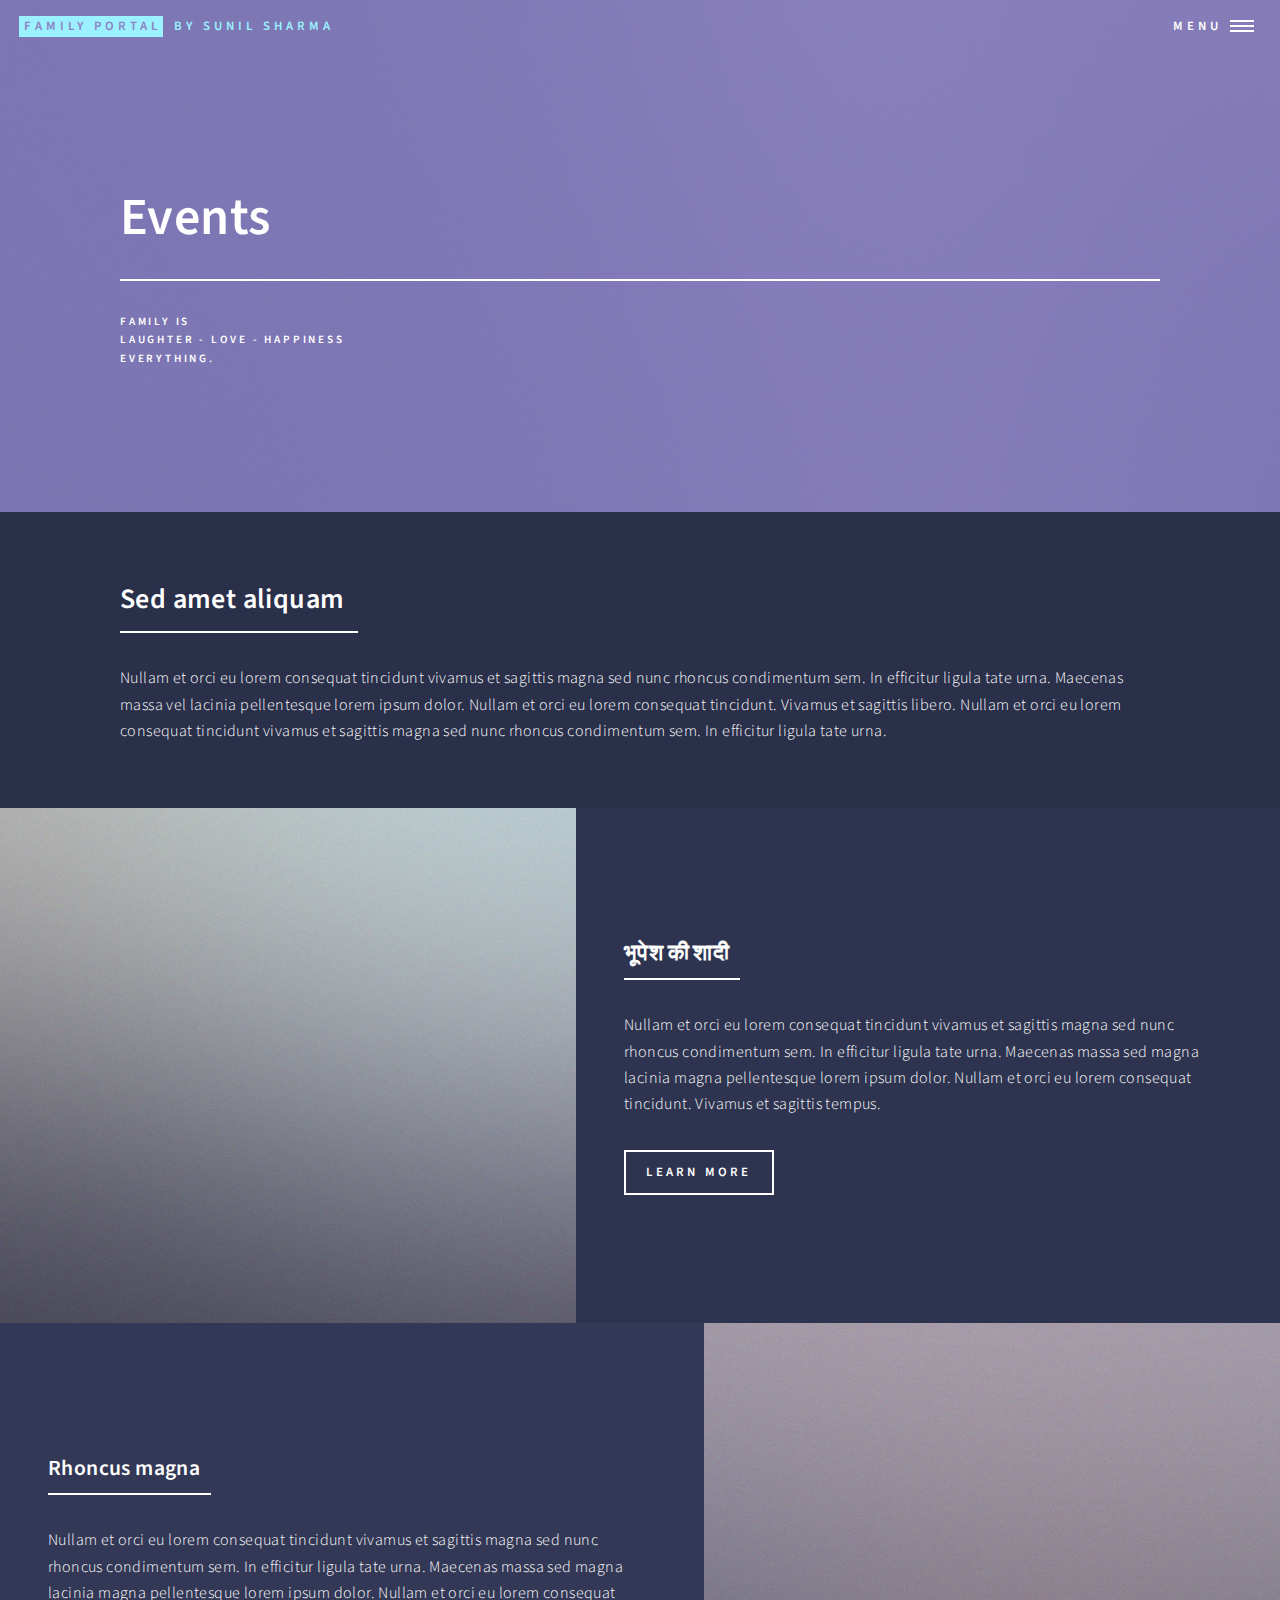
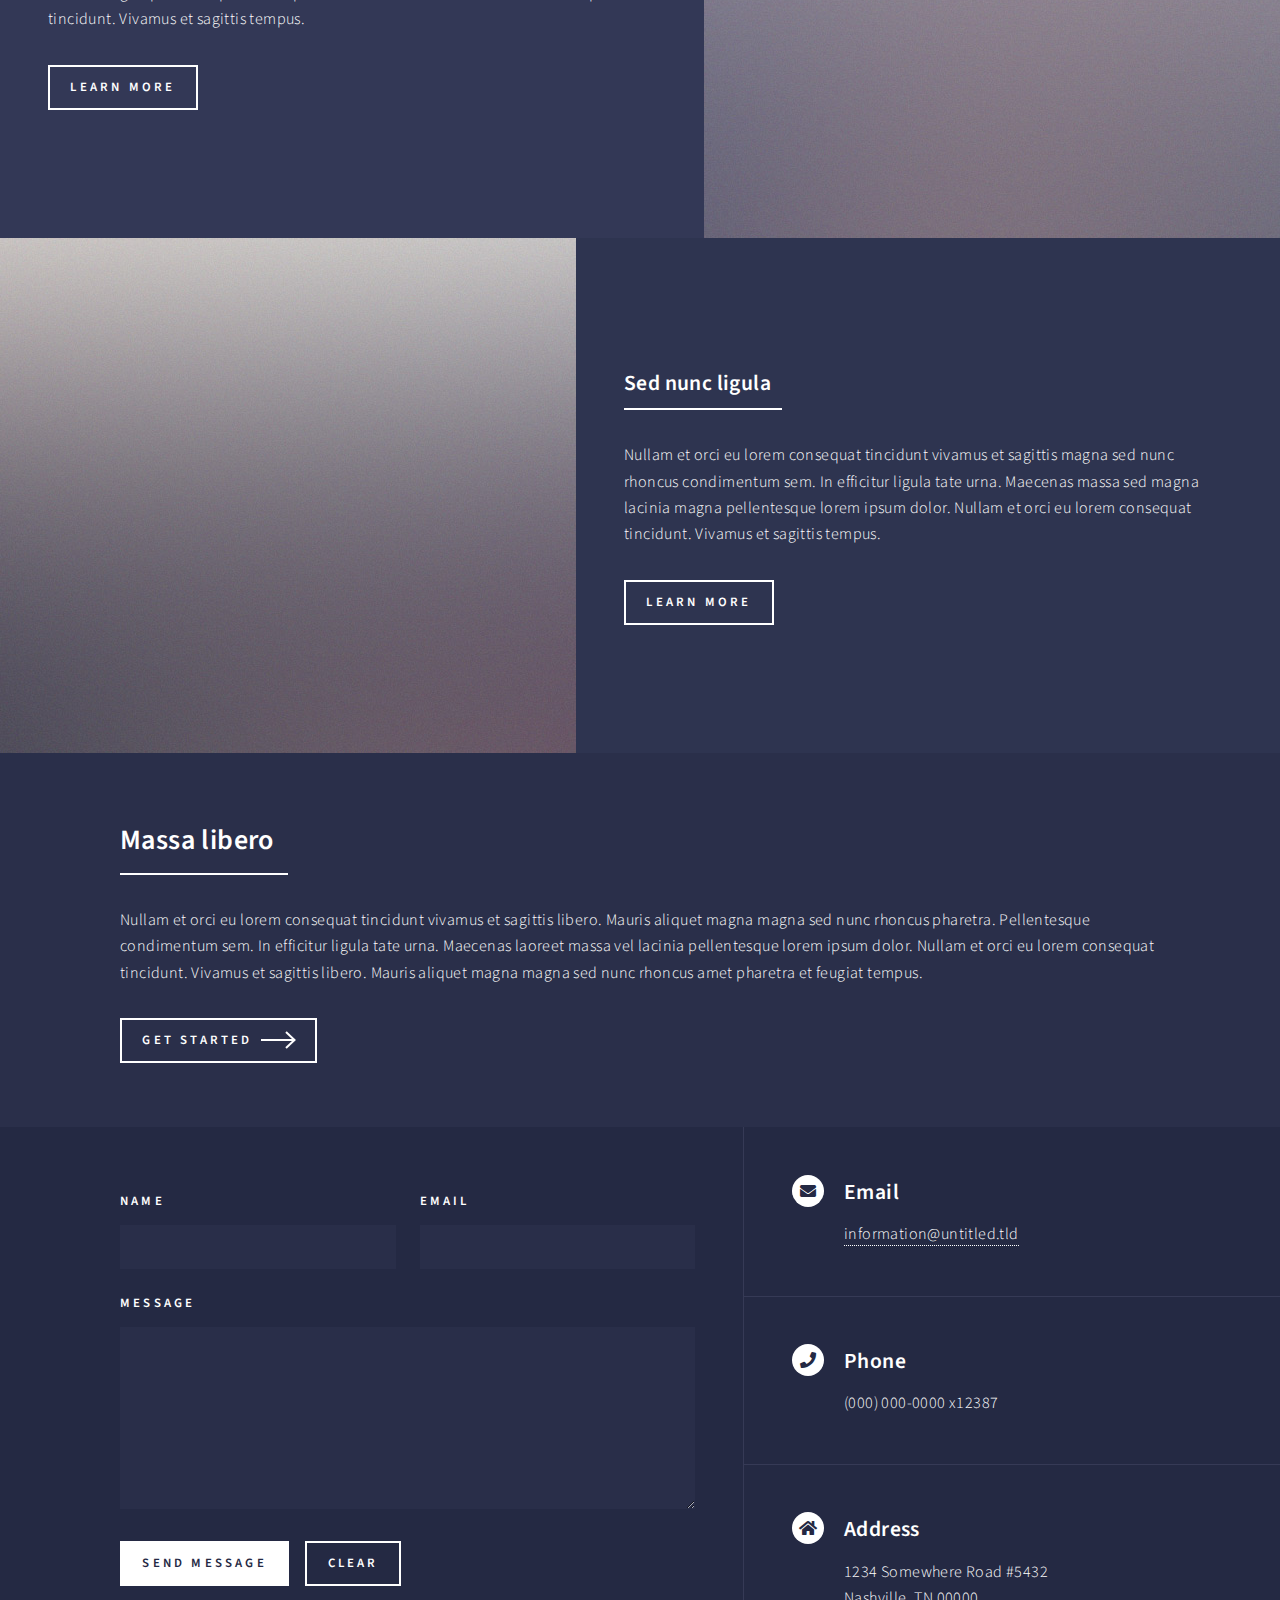
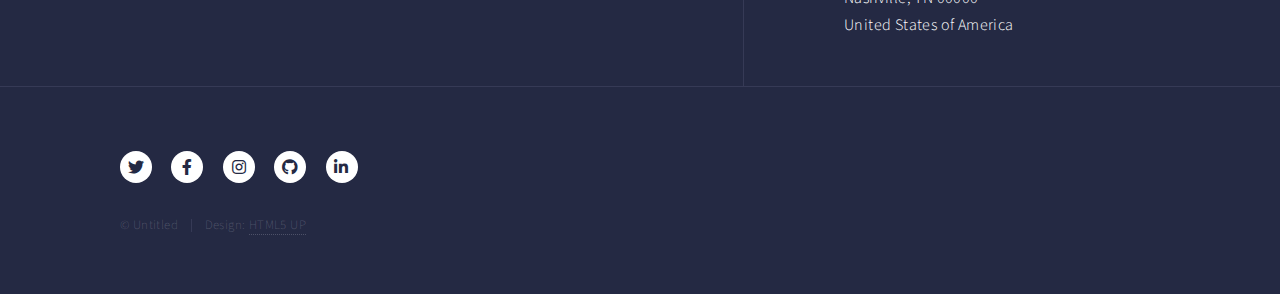
==== events.html @ 3e66734c "new changes" ====
<!DOCTYPE HTML>
<!--
	Forty by HTML5 UP
	html5up.net | @ajlkn
	Free for personal and commercial use under the CCA 3.0 license (html5up.net/license)
-->
<html>
	<head>
		<title>Family Events</title>
		<meta charset="utf-8" />
		<meta name="viewport" content="width=device-width, initial-scale=1, user-scalable=no" />
		<link rel="stylesheet" href="assets/css/main.css" />
		<noscript><link rel="stylesheet" href="assets/css/noscript.css" /></noscript>
	</head>
	<body class="is-preload">

		<!-- Wrapper -->
			<div id="wrapper">

				<!-- Header -->
				<!-- Note: The "styleN" class below should match that of the banner element. -->
					<header id="header" class="alt style2">
						<a href="index.html" class="logo"><strong>Family Portal</strong> <span>by Sunil Sharma</span></a>
						<nav>
							<a href="#menu">Menu</a>
						</nav>
					</header>

				<!-- Menu -->
					<nav id="menu">
						<ul class="links">
							<li><a href="index.html">Home</a></li>
							<li><a href="events.html">Events</a></li>
							<li><a href="generic.html">VC 2021 - 22 </a></li>
							<li><a href="elements.html">Celebrations</a></li>
						</ul>
						<ul class="actions stacked">
							<li><a href="#" class="button primary fit">Get Started</a></li>
						</ul>
					</nav>

				<!-- Banner -->
				<!-- Note: The "styleN" class below should match that of the header element. -->
					<section id="banner" class="style2">
						<div class="inner">
							<span class="image">
								<img src="images/pic07.jpg" alt="" />
							</span>
							<header class="major">
								<h1>Events</h1>
							</header>
							<div class="content">
								<p>Family is <br />Laughter - Love - Happiness<br />
								Everything.</p>
							</div>
						</div>
					</section>

				<!-- Main -->
					<div id="main">

						<!-- One -->
							<section id="one">
								<div class="inner">
									<header class="major">
										<h2>Sed amet aliquam</h2>
									</header>
									<p>Nullam et orci eu lorem consequat tincidunt vivamus et sagittis magna sed nunc rhoncus condimentum sem. In efficitur ligula tate urna. Maecenas massa vel lacinia pellentesque lorem ipsum dolor. Nullam et orci eu lorem consequat tincidunt. Vivamus et sagittis libero. Nullam et orci eu lorem consequat tincidunt vivamus et sagittis magna sed nunc rhoncus condimentum sem. In efficitur ligula tate urna.</p>
								</div>
							</section>

						<!-- Two -->
							<section id="two" class="spotlights">
								<section>
									<a href="generic.html" class="image">
										<img src="images/pic08.jpg" alt="" data-position="center center" />
									</a>
									<div class="content">
										<div class="inner">
											<header class="major">
												<h3>भूपेश की शादी </h3>
											</header>
											<p>Nullam et orci eu lorem consequat tincidunt vivamus et sagittis magna sed nunc rhoncus condimentum sem. In efficitur ligula tate urna. Maecenas massa sed magna lacinia magna pellentesque lorem ipsum dolor. Nullam et orci eu lorem consequat tincidunt. Vivamus et sagittis tempus.</p>
											<ul class="actions">
												<li><a href="generic.html" class="button">Learn more</a></li>
											</ul>
										</div>
									</div>
								</section>
								<section>
									<a href="generic.html" class="image">
										<img src="images/pic09.jpg" alt="" data-position="top center" />
									</a>
									<div class="content">
										<div class="inner">
											<header class="major">
												<h3>Rhoncus magna</h3>
											</header>
											<p>Nullam et orci eu lorem consequat tincidunt vivamus et sagittis magna sed nunc rhoncus condimentum sem. In efficitur ligula tate urna. Maecenas massa sed magna lacinia magna pellentesque lorem ipsum dolor. Nullam et orci eu lorem consequat tincidunt. Vivamus et sagittis tempus.</p>
											<ul class="actions">
												<li><a href="generic.html" class="button">Learn more</a></li>
											</ul>
										</div>
									</div>
								</section>
								<section>
									<a href="generic.html" class="image">
										<img src="images/pic10.jpg" alt="" data-position="25% 25%" />
									</a>
									<div class="content">
										<div class="inner">
											<header class="major">
												<h3>Sed nunc ligula</h3>
											</header>
											<p>Nullam et orci eu lorem consequat tincidunt vivamus et sagittis magna sed nunc rhoncus condimentum sem. In efficitur ligula tate urna. Maecenas massa sed magna lacinia magna pellentesque lorem ipsum dolor. Nullam et orci eu lorem consequat tincidunt. Vivamus et sagittis tempus.</p>
											<ul class="actions">
												<li><a href="generic.html" class="button">Learn more</a></li>
											</ul>
										</div>
									</div>
								</section>
							</section>

						<!-- Three -->
							<section id="three">
								<div class="inner">
									<header class="major">
										<h2>Massa libero</h2>
									</header>
									<p>Nullam et orci eu lorem consequat tincidunt vivamus et sagittis libero. Mauris aliquet magna magna sed nunc rhoncus pharetra. Pellentesque condimentum sem. In efficitur ligula tate urna. Maecenas laoreet massa vel lacinia pellentesque lorem ipsum dolor. Nullam et orci eu lorem consequat tincidunt. Vivamus et sagittis libero. Mauris aliquet magna magna sed nunc rhoncus amet pharetra et feugiat tempus.</p>
									<ul class="actions">
										<li><a href="generic.html" class="button next">Get Started</a></li>
									</ul>
								</div>
							</section>

					</div>

				<!-- Contact -->
					<section id="contact">
						<div class="inner">
							<section>
								<form method="post" action="#">
									<div class="fields">
										<div class="field half">
											<label for="name">Name</label>
											<input type="text" name="name" id="name" />
										</div>
										<div class="field half">
											<label for="email">Email</label>
											<input type="text" name="email" id="email" />
										</div>
										<div class="field">
											<label for="message">Message</label>
											<textarea name="message" id="message" rows="6"></textarea>
										</div>
									</div>
									<ul class="actions">
										<li><input type="submit" value="Send Message" class="primary" /></li>
										<li><input type="reset" value="Clear" /></li>
									</ul>
								</form>
							</section>
							<section class="split">
								<section>
									<div class="contact-method">
										<span class="icon solid alt fa-envelope"></span>
										<h3>Email</h3>
										<a href="#">information@untitled.tld</a>
									</div>
								</section>
								<section>
									<div class="contact-method">
										<span class="icon solid alt fa-phone"></span>
										<h3>Phone</h3>
										<span>(000) 000-0000 x12387</span>
									</div>
								</section>
								<section>
									<div class="contact-method">
										<span class="icon solid alt fa-home"></span>
										<h3>Address</h3>
										<span>1234 Somewhere Road #5432<br />
										Nashville, TN 00000<br />
										United States of America</span>
									</div>
								</section>
							</section>
						</div>
					</section>

				<!-- Footer -->
					<footer id="footer">
						<div class="inner">
							<ul class="icons">
								<li><a href="#" class="icon brands alt fa-twitter"><span class="label">Twitter</span></a></li>
								<li><a href="#" class="icon brands alt fa-facebook-f"><span class="label">Facebook</span></a></li>
								<li><a href="#" class="icon brands alt fa-instagram"><span class="label">Instagram</span></a></li>
								<li><a href="#" class="icon brands alt fa-github"><span class="label">GitHub</span></a></li>
								<li><a href="#" class="icon brands alt fa-linkedin-in"><span class="label">LinkedIn</span></a></li>
							</ul>
							<ul class="copyright">
								<li>&copy; Untitled</li><li>Design: <a href="https://html5up.net">HTML5 UP</a></li>
							</ul>
						</div>
					</footer>

			</div>

		<!-- Scripts -->
			<script src="assets/js/jquery.min.js"></script>
			<script src="assets/js/jquery.scrolly.min.js"></script>
			<script src="assets/js/jquery.scrollex.min.js"></script>
			<script src="assets/js/browser.min.js"></script>
			<script src="assets/js/breakpoints.min.js"></script>
			<script src="assets/js/util.js"></script>
			<script src="assets/js/main.js"></script>

	</body>
</html>
---- assets/css/main.css ----
@import url(fontawesome-all.min.css);
@import url("https://fonts.googleapis.com/css?family=Source+Sans+Pro:300,300italic,600,600italic");

/*
	Forty by HTML5 UP
	html5up.net | @ajlkn
	Free for personal and commercial use under the CCA 3.0 license (html5up.net/license)
*/

html, body, div, span, applet, object,
iframe, h1, h2, h3, h4, h5, h6, p, blockquote,
pre, a, abbr, acronym, address, big, cite,
code, del, dfn, em, img, ins, kbd, q, s, samp,
small, strike, strong, sub, sup, tt, var, b,
u, i, center, dl, dt, dd, ol, ul, li, fieldset,
form, label, legend, table, caption, tbody,
tfoot, thead, tr, th, td, article, aside,
canvas, details, embed, figure, figcaption,
footer, header, hgroup, menu, nav, output, ruby,
section, summary, time, mark, audio, video {
	margin: 0;
	padding: 0;
	border: 0;
	font-size: 100%;
	font: inherit;
	vertical-align: baseline;}

article, aside, details, figcaption, figure,
footer, header, hgroup, menu, nav, section {
	display: block;}

body {
	line-height: 1;
}

ol, ul {
	list-style: none;
}

blockquote, q {
	quotes: none;
}

	blockquote:before, blockquote:after, q:before, q:after {
		content: '';
		content: none;
	}

table {
	border-collapse: collapse;
	border-spacing: 0;
}

body {
	-webkit-text-size-adjust: none;
}

mark {
	background-color: transparent;
	color: inherit;
}

input::-moz-focus-inner {
	border: 0;
	padding: 0;
}

input, select, textarea {
	-moz-appearance: none;
	-webkit-appearance: none;
	-ms-appearance: none;
	appearance: none;
}

/* Basic */

	@-ms-viewport {
		width: device-width;
	}

	body {
		-ms-overflow-style: scrollbar;
	}

	@media screen and (max-width: 480px) {

		html, body {
			min-width: 320px;
		}

	}

	html {
		box-sizing: border-box;
	}

	*, *:before, *:after {
		box-sizing: inherit;
	}

	body {
		background: #242943;
	}

		body.is-preload *, body.is-preload *:before, body.is-preload *:after {
			-moz-animation: none !important;
			-webkit-animation: none !important;
			-ms-animation: none !important;
			animation: none !important;
			-moz-transition: none !important;
			-webkit-transition: none !important;
			-ms-transition: none !important;
			transition: none !important;
		}

/* Type */

	body, input, select, textarea {
		color: #ffffff;
		font-family: "Source Sans Pro", Helvetica, sans-serif;
		font-size: 17pt;
		font-weight: 300;
		letter-spacing: 0.025em;
		line-height: 1.65;
	}

		@media screen and (max-width: 1680px) {

			body, input, select, textarea {
				font-size: 14pt;
			}

		}

		@media screen and (max-width: 1280px) {

			body, input, select, textarea {
				font-size: 12pt;
			}

		}

		@media screen and (max-width: 360px) {

			body, input, select, textarea {
				font-size: 11pt;
			}

		}

	a {
		-moz-transition: color 0.2s ease-in-out, border-bottom-color 0.2s ease-in-out;
		-webkit-transition: color 0.2s ease-in-out, border-bottom-color 0.2s ease-in-out;
		-ms-transition: color 0.2s ease-in-out, border-bottom-color 0.2s ease-in-out;
		transition: color 0.2s ease-in-out, border-bottom-color 0.2s ease-in-out;
		border-bottom: dotted 1px;
		color: inherit;
		text-decoration: none;
	}

		a:hover {
			border-bottom-color: transparent;
			color: #9bf1ff !important;
		}

		a:active {
			color: #53e3fb !important;
		}

	strong, b {
		color: #ffffff;
		font-weight: 600;
	}

	em, i {
		font-style: italic;
	}

	p {
		margin: 0 0 2em 0;
	}

	h1, h2, h3, h4, h5, h6 {
		color: #ffffff;
		font-weight: 600;
		line-height: 1.65;
		margin: 0 0 1em 0;
	}

		h1 a, h2 a, h3 a, h4 a, h5 a, h6 a {
			color: inherit;
			border-bottom: 0;
		}

	h1 {
		font-size: 2.5em;
	}

	h2 {
		font-size: 1.75em;
	}

	h3 {
		font-size: 1.35em;
	}

	h4 {
		font-size: 1.1em;
	}

	h5 {
		font-size: 0.9em;
	}

	h6 {
		font-size: 0.7em;
	}

	@media screen and (max-width: 736px) {

		h1 {
			font-size: 2em;
		}

		h2 {
			font-size: 1.5em;
		}

		h3 {
			font-size: 1.25em;
		}

	}

	sub {
		font-size: 0.8em;
		position: relative;
		top: 0.5em;
	}

	sup {
		font-size: 0.8em;
		position: relative;
		top: -0.5em;
	}

	blockquote {
		border-left: solid 4px rgba(212, 212, 255, 0.1);
		font-style: italic;
		margin: 0 0 2em 0;
		padding: 0.5em 0 0.5em 2em;
	}

	code {
		background: rgba(212, 212, 255, 0.035);
		font-family: "Courier New", monospace;
		font-size: 0.9em;
		margin: 0 0.25em;
		padding: 0.25em 0.65em;
	}

	pre {
		-webkit-overflow-scrolling: touch;
		font-family: "Courier New", monospace;
		font-size: 0.9em;
		margin: 0 0 2em 0;
	}

		pre code {
			display: block;
			line-height: 1.75;
			padding: 1em 1.5em;
			overflow-x: auto;
		}

	hr {
		border: 0;
		border-bottom: solid 1px rgba(212, 212, 255, 0.1);
		margin: 2em 0;
	}

		hr.major {
			margin: 3em 0;
		}

	.align-left {
		text-align: left;
	}

	.align-center {
		text-align: center;
	}

	.align-right {
		text-align: right;
	}

/* Row */

	.row {
		display: flex;
		flex-wrap: wrap;
		box-sizing: border-box;
		align-items: stretch;
	}

		.row > * {
			box-sizing: border-box;
		}

		.row.gtr-uniform > * > :last-child {
			margin-bottom: 0;
		}

		.row.aln-left {
			justify-content: flex-start;
		}

		.row.aln-center {
			justify-content: center;
		}

		.row.aln-right {
			justify-content: flex-end;
		}

		.row.aln-top {
			align-items: flex-start;
		}

		.row.aln-middle {
			align-items: center;
		}

		.row.aln-bottom {
			align-items: flex-end;
		}

		.row > .imp {
			order: -1;
		}

		.row > .col-1 {
			width: 8.33333%;
		}

		.row > .off-1 {
			margin-left: 8.33333%;
		}

		.row > .col-2 {
			width: 16.66667%;
		}

		.row > .off-2 {
			margin-left: 16.66667%;
		}

		.row > .col-3 {
			width: 25%;
		}

		.row > .off-3 {
			margin-left: 25%;
		}

		.row > .col-4 {
			width: 33.33333%;
		}

		.row > .off-4 {
			margin-left: 33.33333%;
		}

		.row > .col-5 {
			width: 41.66667%;
		}

		.row > .off-5 {
			margin-left: 41.66667%;
		}

		.row > .col-6 {
			width: 50%;
		}

		.row > .off-6 {
			margin-left: 50%;
		}

		.row > .col-7 {
			width: 58.33333%;
		}

		.row > .off-7 {
			margin-left: 58.33333%;
		}

		.row > .col-8 {
			width: 66.66667%;
		}

		.row > .off-8 {
			margin-left: 66.66667%;
		}

		.row > .col-9 {
			width: 75%;
		}

		.row > .off-9 {
			margin-left: 75%;
		}

		.row > .col-10 {
			width: 83.33333%;
		}

		.row > .off-10 {
			margin-left: 83.33333%;
		}

		.row > .col-11 {
			width: 91.66667%;
		}

		.row > .off-11 {
			margin-left: 91.66667%;
		}

		.row > .col-12 {
			width: 100%;
		}

		.row > .off-12 {
			margin-left: 100%;
		}

		.row.gtr-0 {
			margin-top: 0;
			margin-left: 0em;
		}

			.row.gtr-0 > * {
				padding: 0 0 0 0em;
			}

			.row.gtr-0.gtr-uniform {
				margin-top: 0em;
			}

				.row.gtr-0.gtr-uniform > * {
					padding-top: 0em;
				}

		.row.gtr-25 {
			margin-top: 0;
			margin-left: -0.5em;
		}

			.row.gtr-25 > * {
				padding: 0 0 0 0.5em;
			}

			.row.gtr-25.gtr-uniform {
				margin-top: -0.5em;
			}

				.row.gtr-25.gtr-uniform > * {
					padding-top: 0.5em;
				}

		.row.gtr-50 {
			margin-top: 0;
			margin-left: -1em;
		}

			.row.gtr-50 > * {
				padding: 0 0 0 1em;
			}

			.row.gtr-50.gtr-uniform {
				margin-top: -1em;
			}

				.row.gtr-50.gtr-uniform > * {
					padding-top: 1em;
				}

		.row {
			margin-top: 0;
			margin-left: -2em;
		}

			.row > * {
				padding: 0 0 0 2em;
			}

			.row.gtr-uniform {
				margin-top: -2em;
			}

				.row.gtr-uniform > * {
					padding-top: 2em;
				}

		.row.gtr-150 {
			margin-top: 0;
			margin-left: -3em;
		}

			.row.gtr-150 > * {
				padding: 0 0 0 3em;
			}

			.row.gtr-150.gtr-uniform {
				margin-top: -3em;
			}

				.row.gtr-150.gtr-uniform > * {
					padding-top: 3em;
				}

		.row.gtr-200 {
			margin-top: 0;
			margin-left: -4em;
		}

			.row.gtr-200 > * {
				padding: 0 0 0 4em;
			}

			.row.gtr-200.gtr-uniform {
				margin-top: -4em;
			}

				.row.gtr-200.gtr-uniform > * {
					padding-top: 4em;
				}

		@media screen and (max-width: 1680px) {

			.row {
				display: flex;
				flex-wrap: wrap;
				box-sizing: border-box;
				align-items: stretch;
			}

				.row > * {
					box-sizing: border-box;
				}

				.row.gtr-uniform > * > :last-child {
					margin-bottom: 0;
				}

				.row.aln-left {
					justify-content: flex-start;
				}

				.row.aln-center {
					justify-content: center;
				}

				.row.aln-right {
					justify-content: flex-end;
				}

				.row.aln-top {
					align-items: flex-start;
				}

				.row.aln-middle {
					align-items: center;
				}

				.row.aln-bottom {
					align-items: flex-end;
				}

				.row > .imp-xlarge {
					order: -1;
				}

				.row > .col-1-xlarge {
					width: 8.33333%;
				}

				.row > .off-1-xlarge {
					margin-left: 8.33333%;
				}

				.row > .col-2-xlarge {
					width: 16.66667%;
				}

				.row > .off-2-xlarge {
					margin-left: 16.66667%;
				}

				.row > .col-3-xlarge {
					width: 25%;
				}

				.row > .off-3-xlarge {
					margin-left: 25%;
				}

				.row > .col-4-xlarge {
					width: 33.33333%;
				}

				.row > .off-4-xlarge {
					margin-left: 33.33333%;
				}

				.row > .col-5-xlarge {
					width: 41.66667%;
				}

				.row > .off-5-xlarge {
					margin-left: 41.66667%;
				}

				.row > .col-6-xlarge {
					width: 50%;
				}

				.row > .off-6-xlarge {
					margin-left: 50%;
				}

				.row > .col-7-xlarge {
					width: 58.33333%;
				}

				.row > .off-7-xlarge {
					margin-left: 58.33333%;
				}

				.row > .col-8-xlarge {
					width: 66.66667%;
				}

				.row > .off-8-xlarge {
					margin-left: 66.66667%;
				}

				.row > .col-9-xlarge {
					width: 75%;
				}

				.row > .off-9-xlarge {
					margin-left: 75%;
				}

				.row > .col-10-xlarge {
					width: 83.33333%;
				}

				.row > .off-10-xlarge {
					margin-left: 83.33333%;
				}

				.row > .col-11-xlarge {
					width: 91.66667%;
				}

				.row > .off-11-xlarge {
					margin-left: 91.66667%;
				}

				.row > .col-12-xlarge {
					width: 100%;
				}

				.row > .off-12-xlarge {
					margin-left: 100%;
				}

				.row.gtr-0 {
					margin-top: 0;
					margin-left: 0em;
				}

					.row.gtr-0 > * {
						padding: 0 0 0 0em;
					}

					.row.gtr-0.gtr-uniform {
						margin-top: 0em;
					}

						.row.gtr-0.gtr-uniform > * {
							padding-top: 0em;
						}

				.row.gtr-25 {
					margin-top: 0;
					margin-left: -0.5em;
				}

					.row.gtr-25 > * {
						padding: 0 0 0 0.5em;
					}

					.row.gtr-25.gtr-uniform {
						margin-top: -0.5em;
					}

						.row.gtr-25.gtr-uniform > * {
							padding-top: 0.5em;
						}

				.row.gtr-50 {
					margin-top: 0;
					margin-left: -1em;
				}

					.row.gtr-50 > * {
						padding: 0 0 0 1em;
					}

					.row.gtr-50.gtr-uniform {
						margin-top: -1em;
					}

						.row.gtr-50.gtr-uniform > * {
							padding-top: 1em;
						}

				.row {
					margin-top: 0;
					margin-left: -2em;
				}

					.row > * {
						padding: 0 0 0 2em;
					}

					.row.gtr-uniform {
						margin-top: -2em;
					}

						.row.gtr-uniform > * {
							padding-top: 2em;
						}

				.row.gtr-150 {
					margin-top: 0;
					margin-left: -3em;
				}

					.row.gtr-150 > * {
						padding: 0 0 0 3em;
					}

					.row.gtr-150.gtr-uniform {
						margin-top: -3em;
					}

						.row.gtr-150.gtr-uniform > * {
							padding-top: 3em;
						}

				.row.gtr-200 {
					margin-top: 0;
					margin-left: -4em;
				}

					.row.gtr-200 > * {
						padding: 0 0 0 4em;
					}

					.row.gtr-200.gtr-uniform {
						margin-top: -4em;
					}

						.row.gtr-200.gtr-uniform > * {
							padding-top: 4em;
						}

		}

		@media screen and (max-width: 1280px) {

			.row {
				display: flex;
				flex-wrap: wrap;
				box-sizing: border-box;
				align-items: stretch;
			}

				.row > * {
					box-sizing: border-box;
				}

				.row.gtr-uniform > * > :last-child {
					margin-bottom: 0;
				}

				.row.aln-left {
					justify-content: flex-start;
				}

				.row.aln-center {
					justify-content: center;
				}

				.row.aln-right {
					justify-content: flex-end;
				}

				.row.aln-top {
					align-items: flex-start;
				}

				.row.aln-middle {
					align-items: center;
				}

				.row.aln-bottom {
					align-items: flex-end;
				}

				.row > .imp-large {
					order: -1;
				}

				.row > .col-1-large {
					width: 8.33333%;
				}

				.row > .off-1-large {
					margin-left: 8.33333%;
				}

				.row > .col-2-large {
					width: 16.66667%;
				}

				.row > .off-2-large {
					margin-left: 16.66667%;
				}

				.row > .col-3-large {
					width: 25%;
				}

				.row > .off-3-large {
					margin-left: 25%;
				}

				.row > .col-4-large {
					width: 33.33333%;
				}

				.row > .off-4-large {
					margin-left: 33.33333%;
				}

				.row > .col-5-large {
					width: 41.66667%;
				}

				.row > .off-5-large {
					margin-left: 41.66667%;
				}

				.row > .col-6-large {
					width: 50%;
				}

				.row > .off-6-large {
					margin-left: 50%;
				}

				.row > .col-7-large {
					width: 58.33333%;
				}

				.row > .off-7-large {
					margin-left: 58.33333%;
				}

				.row > .col-8-large {
					width: 66.66667%;
				}

				.row > .off-8-large {
					margin-left: 66.66667%;
				}

				.row > .col-9-large {
					width: 75%;
				}

				.row > .off-9-large {
					margin-left: 75%;
				}

				.row > .col-10-large {
					width: 83.33333%;
				}

				.row > .off-10-large {
					margin-left: 83.33333%;
				}

				.row > .col-11-large {
					width: 91.66667%;
				}

				.row > .off-11-large {
					margin-left: 91.66667%;
				}

				.row > .col-12-large {
					width: 100%;
				}

				.row > .off-12-large {
					margin-left: 100%;
				}

				.row.gtr-0 {
					margin-top: 0;
					margin-left: 0em;
				}

					.row.gtr-0 > * {
						padding: 0 0 0 0em;
					}

					.row.gtr-0.gtr-uniform {
						margin-top: 0em;
					}

						.row.gtr-0.gtr-uniform > * {
							padding-top: 0em;
						}

				.row.gtr-25 {
					margin-top: 0;
					margin-left: -0.375em;
				}

					.row.gtr-25 > * {
						padding: 0 0 0 0.375em;
					}

					.row.gtr-25.gtr-uniform {
						margin-top: -0.375em;
					}

						.row.gtr-25.gtr-uniform > * {
							padding-top: 0.375em;
						}

				.row.gtr-50 {
					margin-top: 0;
					margin-left: -0.75em;
				}

					.row.gtr-50 > * {
						padding: 0 0 0 0.75em;
					}

					.row.gtr-50.gtr-uniform {
						margin-top: -0.75em;
					}

						.row.gtr-50.gtr-uniform > * {
							padding-top: 0.75em;
						}

				.row {
					margin-top: 0;
					margin-left: -1.5em;
				}

					.row > * {
						padding: 0 0 0 1.5em;
					}

					.row.gtr-uniform {
						margin-top: -1.5em;
					}

						.row.gtr-uniform > * {
							padding-top: 1.5em;
						}

				.row.gtr-150 {
					margin-top: 0;
					margin-left: -2.25em;
				}

					.row.gtr-150 > * {
						padding: 0 0 0 2.25em;
					}

					.row.gtr-150.gtr-uniform {
						margin-top: -2.25em;
					}

						.row.gtr-150.gtr-uniform > * {
							padding-top: 2.25em;
						}

				.row.gtr-200 {
					margin-top: 0;
					margin-left: -3em;
				}

					.row.gtr-200 > * {
						padding: 0 0 0 3em;
					}

					.row.gtr-200.gtr-uniform {
						margin-top: -3em;
					}

						.row.gtr-200.gtr-uniform > * {
							padding-top: 3em;
						}

		}

		@media screen and (max-width: 980px) {

			.row {
				display: flex;
				flex-wrap: wrap;
				box-sizing: border-box;
				align-items: stretch;
			}

				.row > * {
					box-sizing: border-box;
				}

				.row.gtr-uniform > * > :last-child {
					margin-bottom: 0;
				}

				.row.aln-left {
					justify-content: flex-start;
				}

				.row.aln-center {
					justify-content: center;
				}

				.row.aln-right {
					justify-content: flex-end;
				}

				.row.aln-top {
					align-items: flex-start;
				}

				.row.aln-middle {
					align-items: center;
				}

				.row.aln-bottom {
					align-items: flex-end;
				}

				.row > .imp-medium {
					order: -1;
				}

				.row > .col-1-medium {
					width: 8.33333%;
				}

				.row > .off-1-medium {
					margin-left: 8.33333%;
				}

				.row > .col-2-medium {
					width: 16.66667%;
				}

				.row > .off-2-medium {
					margin-left: 16.66667%;
				}

				.row > .col-3-medium {
					width: 25%;
				}

				.row > .off-3-medium {
					margin-left: 25%;
				}

				.row > .col-4-medium {
					width: 33.33333%;
				}

				.row > .off-4-medium {
					margin-left: 33.33333%;
				}

				.row > .col-5-medium {
					width: 41.66667%;
				}

				.row > .off-5-medium {
					margin-left: 41.66667%;
				}

				.row > .col-6-medium {
					width: 50%;
				}

				.row > .off-6-medium {
					margin-left: 50%;
				}

				.row > .col-7-medium {
					width: 58.33333%;
				}

				.row > .off-7-medium {
					margin-left: 58.33333%;
				}

				.row > .col-8-medium {
					width: 66.66667%;
				}

				.row > .off-8-medium {
					margin-left: 66.66667%;
				}

				.row > .col-9-medium {
					width: 75%;
				}

				.row > .off-9-medium {
					margin-left: 75%;
				}

				.row > .col-10-medium {
					width: 83.33333%;
				}

				.row > .off-10-medium {
					margin-left: 83.33333%;
				}

				.row > .col-11-medium {
					width: 91.66667%;
				}

				.row > .off-11-medium {
					margin-left: 91.66667%;
				}

				.row > .col-12-medium {
					width: 100%;
				}

				.row > .off-12-medium {
					margin-left: 100%;
				}

				.row.gtr-0 {
					margin-top: 0;
					margin-left: 0em;
				}

					.row.gtr-0 > * {
						padding: 0 0 0 0em;
					}

					.row.gtr-0.gtr-uniform {
						margin-top: 0em;
					}

						.row.gtr-0.gtr-uniform > * {
							padding-top: 0em;
						}

				.row.gtr-25 {
					margin-top: 0;
					margin-left: -0.375em;
				}

					.row.gtr-25 > * {
						padding: 0 0 0 0.375em;
					}

					.row.gtr-25.gtr-uniform {
						margin-top: -0.375em;
					}

						.row.gtr-25.gtr-uniform > * {
							padding-top: 0.375em;
						}

				.row.gtr-50 {
					margin-top: 0;
					margin-left: -0.75em;
				}

					.row.gtr-50 > * {
						padding: 0 0 0 0.75em;
					}

					.row.gtr-50.gtr-uniform {
						margin-top: -0.75em;
					}

						.row.gtr-50.gtr-uniform > * {
							padding-top: 0.75em;
						}

				.row {
					margin-top: 0;
					margin-left: -1.5em;
				}

					.row > * {
						padding: 0 0 0 1.5em;
					}

					.row.gtr-uniform {
						margin-top: -1.5em;
					}

						.row.gtr-uniform > * {
							padding-top: 1.5em;
						}

				.row.gtr-150 {
					margin-top: 0;
					margin-left: -2.25em;
				}

					.row.gtr-150 > * {
						padding: 0 0 0 2.25em;
					}

					.row.gtr-150.gtr-uniform {
						margin-top: -2.25em;
					}

						.row.gtr-150.gtr-uniform > * {
							padding-top: 2.25em;
						}

				.row.gtr-200 {
					margin-top: 0;
					margin-left: -3em;
				}

					.row.gtr-200 > * {
						padding: 0 0 0 3em;
					}

					.row.gtr-200.gtr-uniform {
						margin-top: -3em;
					}

						.row.gtr-200.gtr-uniform > * {
							padding-top: 3em;
						}

		}

		@media screen and (max-width: 736px) {

			.row {
				display: flex;
				flex-wrap: wrap;
				box-sizing: border-box;
				align-items: stretch;
			}

				.row > * {
					box-sizing: border-box;
				}

				.row.gtr-uniform > * > :last-child {
					margin-bottom: 0;
				}

				.row.aln-left {
					justify-content: flex-start;
				}

				.row.aln-center {
					justify-content: center;
				}

				.row.aln-right {
					justify-content: flex-end;
				}

				.row.aln-top {
					align-items: flex-start;
				}

				.row.aln-middle {
					align-items: center;
				}

				.row.aln-bottom {
					align-items: flex-end;
				}

				.row > .imp-small {
					order: -1;
				}

				.row > .col-1-small {
					width: 8.33333%;
				}

				.row > .off-1-small {
					margin-left: 8.33333%;
				}

				.row > .col-2-small {
					width: 16.66667%;
				}

				.row > .off-2-small {
					margin-left: 16.66667%;
				}

				.row > .col-3-small {
					width: 25%;
				}

				.row > .off-3-small {
					margin-left: 25%;
				}

				.row > .col-4-small {
					width: 33.33333%;
				}

				.row > .off-4-small {
					margin-left: 33.33333%;
				}

				.row > .col-5-small {
					width: 41.66667%;
				}

				.row > .off-5-small {
					margin-left: 41.66667%;
				}

				.row > .col-6-small {
					width: 50%;
				}

				.row > .off-6-small {
					margin-left: 50%;
				}

				.row > .col-7-small {
					width: 58.33333%;
				}

				.row > .off-7-small {
					margin-left: 58.33333%;
				}

				.row > .col-8-small {
					width: 66.66667%;
				}

				.row > .off-8-small {
					margin-left: 66.66667%;
				}

				.row > .col-9-small {
					width: 75%;
				}

				.row > .off-9-small {
					margin-left: 75%;
				}

				.row > .col-10-small {
					width: 83.33333%;
				}

				.row > .off-10-small {
					margin-left: 83.33333%;
				}

				.row > .col-11-small {
					width: 91.66667%;
				}

				.row > .off-11-small {
					margin-left: 91.66667%;
				}

				.row > .col-12-small {
					width: 100%;
				}

				.row > .off-12-small {
					margin-left: 100%;
				}

				.row.gtr-0 {
					margin-top: 0;
					margin-left: 0em;
				}

					.row.gtr-0 > * {
						padding: 0 0 0 0em;
					}

					.row.gtr-0.gtr-uniform {
						margin-top: 0em;
					}

						.row.gtr-0.gtr-uniform > * {
							padding-top: 0em;
						}

				.row.gtr-25 {
					margin-top: 0;
					margin-left: -0.3125em;
				}

					.row.gtr-25 > * {
						padding: 0 0 0 0.3125em;
					}

					.row.gtr-25.gtr-uniform {
						margin-top: -0.3125em;
					}

						.row.gtr-25.gtr-uniform > * {
							padding-top: 0.3125em;
						}

				.row.gtr-50 {
					margin-top: 0;
					margin-left: -0.625em;
				}

					.row.gtr-50 > * {
						padding: 0 0 0 0.625em;
					}

					.row.gtr-50.gtr-uniform {
						margin-top: -0.625em;
					}

						.row.gtr-50.gtr-uniform > * {
							padding-top: 0.625em;
						}

				.row {
					margin-top: 0;
					margin-left: -1.25em;
				}

					.row > * {
						padding: 0 0 0 1.25em;
					}

					.row.gtr-uniform {
						margin-top: -1.25em;
					}

						.row.gtr-uniform > * {
							padding-top: 1.25em;
						}

				.row.gtr-150 {
					margin-top: 0;
					margin-left: -1.875em;
				}

					.row.gtr-150 > * {
						padding: 0 0 0 1.875em;
					}

					.row.gtr-150.gtr-uniform {
						margin-top: -1.875em;
					}

						.row.gtr-150.gtr-uniform > * {
							padding-top: 1.875em;
						}

				.row.gtr-200 {
					margin-top: 0;
					margin-left: -2.5em;
				}

					.row.gtr-200 > * {
						padding: 0 0 0 2.5em;
					}

					.row.gtr-200.gtr-uniform {
						margin-top: -2.5em;
					}

						.row.gtr-200.gtr-uniform > * {
							padding-top: 2.5em;
						}

		}

		@media screen and (max-width: 480px) {

			.row {
				display: flex;
				flex-wrap: wrap;
				box-sizing: border-box;
				align-items: stretch;
			}

				.row > * {
					box-sizing: border-box;
				}

				.row.gtr-uniform > * > :last-child {
					margin-bottom: 0;
				}

				.row.aln-left {
					justify-content: flex-start;
				}

				.row.aln-center {
					justify-content: center;
				}

				.row.aln-right {
					justify-content: flex-end;
				}

				.row.aln-top {
					align-items: flex-start;
				}

				.row.aln-middle {
					align-items: center;
				}

				.row.aln-bottom {
					align-items: flex-end;
				}

				.row > .imp-xsmall {
					order: -1;
				}

				.row > .col-1-xsmall {
					width: 8.33333%;
				}

				.row > .off-1-xsmall {
					margin-left: 8.33333%;
				}

				.row > .col-2-xsmall {
					width: 16.66667%;
				}

				.row > .off-2-xsmall {
					margin-left: 16.66667%;
				}

				.row > .col-3-xsmall {
					width: 25%;
				}

				.row > .off-3-xsmall {
					margin-left: 25%;
				}

				.row > .col-4-xsmall {
					width: 33.33333%;
				}

				.row > .off-4-xsmall {
					margin-left: 33.33333%;
				}

				.row > .col-5-xsmall {
					width: 41.66667%;
				}

				.row > .off-5-xsmall {
					margin-left: 41.66667%;
				}

				.row > .col-6-xsmall {
					width: 50%;
				}

				.row > .off-6-xsmall {
					margin-left: 50%;
				}

				.row > .col-7-xsmall {
					width: 58.33333%;
				}

				.row > .off-7-xsmall {
					margin-left: 58.33333%;
				}

				.row > .col-8-xsmall {
					width: 66.66667%;
				}

				.row > .off-8-xsmall {
					margin-left: 66.66667%;
				}

				.row > .col-9-xsmall {
					width: 75%;
				}

				.row > .off-9-xsmall {
					margin-left: 75%;
				}

				.row > .col-10-xsmall {
					width: 83.33333%;
				}

				.row > .off-10-xsmall {
					margin-left: 83.33333%;
				}

				.row > .col-11-xsmall {
					width: 91.66667%;
				}

				.row > .off-11-xsmall {
					margin-left: 91.66667%;
				}

				.row > .col-12-xsmall {
					width: 100%;
				}

				.row > .off-12-xsmall {
					margin-left: 100%;
				}

				.row.gtr-0 {
					margin-top: 0;
					margin-left: 0em;
				}

					.row.gtr-0 > * {
						padding: 0 0 0 0em;
					}

					.row.gtr-0.gtr-uniform {
						margin-top: 0em;
					}

						.row.gtr-0.gtr-uniform > * {
							padding-top: 0em;
						}

				.row.gtr-25 {
					margin-top: 0;
					margin-left: -0.3125em;
				}

					.row.gtr-25 > * {
						padding: 0 0 0 0.3125em;
					}

					.row.gtr-25.gtr-uniform {
						margin-top: -0.3125em;
					}

						.row.gtr-25.gtr-uniform > * {
							padding-top: 0.3125em;
						}

				.row.gtr-50 {
					margin-top: 0;
					margin-left: -0.625em;
				}

					.row.gtr-50 > * {
						padding: 0 0 0 0.625em;
					}

					.row.gtr-50.gtr-uniform {
						margin-top: -0.625em;
					}

						.row.gtr-50.gtr-uniform > * {
							padding-top: 0.625em;
						}

				.row {
					margin-top: 0;
					margin-left: -1.25em;
				}

					.row > * {
						padding: 0 0 0 1.25em;
					}

					.row.gtr-uniform {
						margin-top: -1.25em;
					}

						.row.gtr-uniform > * {
							padding-top: 1.25em;
						}

				.row.gtr-150 {
					margin-top: 0;
					margin-left: -1.875em;
				}

					.row.gtr-150 > * {
						padding: 0 0 0 1.875em;
					}

					.row.gtr-150.gtr-uniform {
						margin-top: -1.875em;
					}

						.row.gtr-150.gtr-uniform > * {
							padding-top: 1.875em;
						}

				.row.gtr-200 {
					margin-top: 0;
					margin-left: -2.5em;
				}

					.row.gtr-200 > * {
						padding: 0 0 0 2.5em;
					}

					.row.gtr-200.gtr-uniform {
						margin-top: -2.5em;
					}

						.row.gtr-200.gtr-uniform > * {
							padding-top: 2.5em;
						}

		}

/* Section/Article */

	section.special, article.special {
		text-align: center;
	}

	header.major {
		width: -moz-max-content;
		width: -webkit-max-content;
		width: -ms-max-content;
		width: max-content;
		margin-bottom: 2em;
	}

		header.major > :first-child {
			margin-bottom: 0;
			width: calc(100% + 0.5em);
		}

			header.major > :first-child:after {
				content: '';
				background-color: #ffffff;
				display: block;
				height: 2px;
				margin: 0.325em 0 0.5em 0;
				width: 100%;
			}

		header.major > p {
			font-size: 0.7em;
			font-weight: 600;
			letter-spacing: 0.25em;
			margin-bottom: 0;
			text-transform: uppercase;
		}

		body.is-ie header.major > :first-child:after {
			max-width: 9em;
		}

		body.is-ie header.major > h1:after {
			max-width: 100% !important;
		}

	@media screen and (max-width: 736px) {

		header.major > p br {
			display: none;
		}

	}

/* Form */

	form {
		margin: 0 0 2em 0;
	}

		form > :last-child {
			margin-bottom: 0;
		}

		form > .fields {
			display: -moz-flex;
			display: -webkit-flex;
			display: -ms-flex;
			display: flex;
			-moz-flex-wrap: wrap;
			-webkit-flex-wrap: wrap;
			-ms-flex-wrap: wrap;
			flex-wrap: wrap;
			width: calc(100% + 3em);
			margin: -1.5em 0 2em -1.5em;
		}

			form > .fields > .field {
				-moz-flex-grow: 0;
				-webkit-flex-grow: 0;
				-ms-flex-grow: 0;
				flex-grow: 0;
				-moz-flex-shrink: 0;
				-webkit-flex-shrink: 0;
				-ms-flex-shrink: 0;
				flex-shrink: 0;
				padding: 1.5em 0 0 1.5em;
				width: calc(100% - 1.5em);
			}

				form > .fields > .field.half {
					width: calc(50% - 0.75em);
				}

				form > .fields > .field.third {
					width: calc(100%/3 - 0.5em);
				}

				form > .fields > .field.quarter {
					width: calc(25% - 0.375em);
				}

		@media screen and (max-width: 480px) {

			form > .fields {
				width: calc(100% + 3em);
				margin: -1.5em 0 2em -1.5em;
			}

				form > .fields > .field {
					padding: 1.5em 0 0 1.5em;
					width: calc(100% - 1.5em);
				}

					form > .fields > .field.half {
						width: calc(100% - 1.5em);
					}

					form > .fields > .field.third {
						width: calc(100% - 1.5em);
					}

					form > .fields > .field.quarter {
						width: calc(100% - 1.5em);
					}

		}

	label {
		color: #ffffff;
		display: block;
		font-size: 0.8em;
		font-weight: 600;
		letter-spacing: 0.25em;
		margin: 0 0 1em 0;
		text-transform: uppercase;
	}

	input[type="text"],
	input[type="password"],
	input[type="email"],
	input[type="tel"],
	input[type="search"],
	input[type="url"],
	select,
	textarea {
		-moz-appearance: none;
		-webkit-appearance: none;
		-ms-appearance: none;
		appearance: none;
		background: rgba(212, 212, 255, 0.035);
		border: none;
		border-radius: 0;
		color: inherit;
		display: block;
		outline: 0;
		padding: 0 1em;
		text-decoration: none;
		width: 100%;
	}

		input[type="text"]:invalid,
		input[type="password"]:invalid,
		input[type="email"]:invalid,
		input[type="tel"]:invalid,
		input[type="search"]:invalid,
		input[type="url"]:invalid,
		select:invalid,
		textarea:invalid {
			box-shadow: none;
		}

		input[type="text"]:focus,
		input[type="password"]:focus,
		input[type="email"]:focus,
		input[type="tel"]:focus,
		input[type="search"]:focus,
		input[type="url"]:focus,
		select:focus,
		textarea:focus {
			border-color: #9bf1ff;
			box-shadow: 0 0 0 2px #9bf1ff;
		}

	select {
		background-image: url("data:image/svg+xml;charset=utf8,%3Csvg xmlns='http://www.w3.org/2000/svg' width='40' height='40' preserveAspectRatio='none' viewBox='0 0 40 40'%3E%3Cpath d='M9.4,12.3l10.4,10.4l10.4-10.4c0.2-0.2,0.5-0.4,0.9-0.4c0.3,0,0.6,0.1,0.9,0.4l3.3,3.3c0.2,0.2,0.4,0.5,0.4,0.9 c0,0.4-0.1,0.6-0.4,0.9L20.7,31.9c-0.2,0.2-0.5,0.4-0.9,0.4c-0.3,0-0.6-0.1-0.9-0.4L4.3,17.3c-0.2-0.2-0.4-0.5-0.4-0.9 c0-0.4,0.1-0.6,0.4-0.9l3.3-3.3c0.2-0.2,0.5-0.4,0.9-0.4S9.1,12.1,9.4,12.3z' fill='rgba(212, 212, 255, 0.1)' /%3E%3C/svg%3E");
		background-size: 1.25rem;
		background-repeat: no-repeat;
		background-position: calc(100% - 1rem) center;
		height: 2.75em;
		padding-right: 2.75em;
		text-overflow: ellipsis;
	}

		select option {
			color: #ffffff;
			background: #242943;
		}

		select:focus::-ms-value {
			background-color: transparent;
		}

		select::-ms-expand {
			display: none;
		}

	input[type="text"],
	input[type="password"],
	input[type="email"],
	input[type="tel"],
	input[type="search"],
	input[type="url"],
	select {
		height: 2.75em;
	}

	textarea {
		padding: 0.75em 1em;
	}

	input[type="checkbox"],
	input[type="radio"] {
		-moz-appearance: none;
		-webkit-appearance: none;
		-ms-appearance: none;
		appearance: none;
		display: block;
		float: left;
		margin-right: -2em;
		opacity: 0;
		width: 1em;
		z-index: -1;
	}

		input[type="checkbox"] + label,
		input[type="radio"] + label {
			text-decoration: none;
			color: #ffffff;
			cursor: pointer;
			display: inline-block;
			font-weight: 300;
			padding-left: 2.65em;
			padding-right: 0.75em;
			position: relative;
		}

			input[type="checkbox"] + label:before,
			input[type="radio"] + label:before {
				-moz-osx-font-smoothing: grayscale;
				-webkit-font-smoothing: antialiased;
				display: inline-block;
				font-style: normal;
				font-variant: normal;
				text-rendering: auto;
				line-height: 1;
				text-transform: none !important;
				font-family: 'Font Awesome 5 Free';
				font-weight: 900;
			}

			input[type="checkbox"] + label:before,
			input[type="radio"] + label:before {
				background: rgba(212, 212, 255, 0.035);
				content: '';
				display: inline-block;
				font-size: 0.8em;
				height: 2.0625em;
				left: 0;
				letter-spacing: 0;
				line-height: 2.0625em;
				position: absolute;
				text-align: center;
				top: 0;
				width: 2.0625em;
			}

		input[type="checkbox"]:checked + label:before,
		input[type="radio"]:checked + label:before {
			background: #ffffff;
			border-color: #9bf1ff;
			content: '\f00c';
			color: #242943;
		}

		input[type="checkbox"]:focus + label:before,
		input[type="radio"]:focus + label:before {
			box-shadow: 0 0 0 2px #9bf1ff;
		}

	input[type="radio"] + label:before {
		border-radius: 100%;
	}

	::-webkit-input-placeholder {
		color: rgba(244, 244, 255, 0.2) !important;
		opacity: 1.0;
	}

	:-moz-placeholder {
		color: rgba(244, 244, 255, 0.2) !important;
		opacity: 1.0;
	}

	::-moz-placeholder {
		color: rgba(244, 244, 255, 0.2) !important;
		opacity: 1.0;
	}

	:-ms-input-placeholder {
		color: rgba(244, 244, 255, 0.2) !important;
		opacity: 1.0;
	}

/* Box */

	.box {
		border: solid 1px rgba(212, 212, 255, 0.1);
		margin-bottom: 2em;
		padding: 1.5em;
	}

		.box > :last-child,
		.box > :last-child > :last-child,
		.box > :last-child > :last-child > :last-child {
			margin-bottom: 0;
		}

		.box.alt {
			border: 0;
			border-radius: 0;
			padding: 0;
		}

/* Icon */

	.icon {
		text-decoration: none;
		border-bottom: none;
		position: relative;
	}

		.icon:before {
			-moz-osx-font-smoothing: grayscale;
			-webkit-font-smoothing: antialiased;
			display: inline-block;
			font-style: normal;
			font-variant: normal;
			text-rendering: auto;
			line-height: 1;
			text-transform: none !important;
			font-family: 'Font Awesome 5 Free';
			font-weight: 400;
		}

		.icon > .label {
			display: none;
		}

		.icon:before {
			line-height: inherit;
		}

		.icon.solid:before {
			font-weight: 900;
		}

		.icon.brands:before {
			font-family: 'Font Awesome 5 Brands';
		}

		.icon.alt:before {
			background-color: #ffffff;
			border-radius: 100%;
			color: #242943;
			display: inline-block;
			height: 2em;
			line-height: 2em;
			text-align: center;
			width: 2em;
		}

	a.icon.alt:before {
		-moz-transition: background-color 0.2s ease-in-out;
		-webkit-transition: background-color 0.2s ease-in-out;
		-ms-transition: background-color 0.2s ease-in-out;
		transition: background-color 0.2s ease-in-out;
	}

	a.icon.alt:hover:before {
		background-color: #6fc3df;
	}

	a.icon.alt:active:before {
		background-color: #37a6cb;
	}

/* Image */

	.image {
		border: 0;
		display: inline-block;
		position: relative;
	}

		.image img {
			display: block;
		}

		.image.left, .image.right {
			max-width: 30%;
		}

			.image.left img, .image.right img {
				width: 100%;
			}

		.image.left {
			float: left;
			margin: 0 1.5em 1.25em 0;
			top: 0.25em;
		}

		.image.right {
			float: right;
			margin: 0 0 1.25em 1.5em;
			top: 0.25em;
		}

		.image.fit {
			display: block;
			margin: 0 0 2em 0;
			width: 100%;
		}

			.image.fit img {
				width: 100%;
			}

		.image.main {
			display: block;
			margin: 2.5em 0;
			width: 100%;
		}

			.image.main img {
				width: 100%;
			}

			@media screen and (max-width: 736px) {

				.image.main {
					margin: 1.5em 0;
				}

			}

/* List */

	ol {
		list-style: decimal;
		margin: 0 0 2em 0;
		padding-left: 1.25em;
	}

		ol li {
			padding-left: 0.25em;
		}

	ul {
		list-style: disc;
		margin: 0 0 2em 0;
		padding-left: 1em;
	}

		ul li {
			padding-left: 0.5em;
		}

		ul.alt {
			list-style: none;
			padding-left: 0;
		}

			ul.alt li {
				border-top: solid 1px rgba(212, 212, 255, 0.1);
				padding: 0.5em 0;
			}

				ul.alt li:first-child {
					border-top: 0;
					padding-top: 0;
				}

	dl {
		margin: 0 0 2em 0;
	}

		dl dt {
			display: block;
			font-weight: 600;
			margin: 0 0 1em 0;
		}

		dl dd {
			margin-left: 2em;
		}

/* Actions */

	ul.actions {
		display: -moz-flex;
		display: -webkit-flex;
		display: -ms-flex;
		display: flex;
		cursor: default;
		list-style: none;
		margin-left: -1em;
		padding-left: 0;
	}

		ul.actions li {
			padding: 0 0 0 1em;
			vertical-align: middle;
		}

		ul.actions.special {
			-moz-justify-content: center;
			-webkit-justify-content: center;
			-ms-justify-content: center;
			justify-content: center;
			width: 100%;
			margin-left: 0;
		}

			ul.actions.special li:first-child {
				padding-left: 0;
			}

		ul.actions.stacked {
			-moz-flex-direction: column;
			-webkit-flex-direction: column;
			-ms-flex-direction: column;
			flex-direction: column;
			margin-left: 0;
		}

			ul.actions.stacked li {
				padding: 1.3em 0 0 0;
			}

				ul.actions.stacked li:first-child {
					padding-top: 0;
				}

		ul.actions.fit {
			width: calc(100% + 1em);
		}

			ul.actions.fit li {
				-moz-flex-grow: 1;
				-webkit-flex-grow: 1;
				-ms-flex-grow: 1;
				flex-grow: 1;
				-moz-flex-shrink: 1;
				-webkit-flex-shrink: 1;
				-ms-flex-shrink: 1;
				flex-shrink: 1;
				width: 100%;
			}

				ul.actions.fit li > * {
					width: 100%;
				}

			ul.actions.fit.stacked {
				width: 100%;
			}

/* Icons */

	ul.icons {
		cursor: default;
		list-style: none;
		padding-left: 0;
	}

		ul.icons li {
			display: inline-block;
			padding: 0 1em 0 0;
		}

			ul.icons li:last-child {
				padding-right: 0;
			}

		@media screen and (max-width: 736px) {

			ul.icons li {
				padding: 0 0.75em 0 0;
			}

		}

/* Pagination */

	ul.pagination {
		cursor: default;
		list-style: none;
		padding-left: 0;
	}

		ul.pagination li {
			display: inline-block;
			padding-left: 0;
			vertical-align: middle;
		}

			ul.pagination li > .page {
				-moz-transition: background-color 0.2s ease-in-out, color 0.2s ease-in-out;
				-webkit-transition: background-color 0.2s ease-in-out, color 0.2s ease-in-out;
				-ms-transition: background-color 0.2s ease-in-out, color 0.2s ease-in-out;
				transition: background-color 0.2s ease-in-out, color 0.2s ease-in-out;
				border-bottom: 0;
				display: inline-block;
				font-size: 0.8em;
				font-weight: 600;
				height: 1.5em;
				line-height: 1.5em;
				margin: 0 0.125em;
				min-width: 1.5em;
				padding: 0 0.5em;
				text-align: center;
			}

				ul.pagination li > .page.active {
					background-color: #ffffff;
					color: #242943;
				}

					ul.pagination li > .page.active:hover {
						background-color: #9bf1ff;
						color: #242943 !important;
					}

					ul.pagination li > .page.active:active {
						background-color: #53e3fb;
					}

			ul.pagination li:first-child {
				padding-right: 0.75em;
			}

			ul.pagination li:last-child {
				padding-left: 0.75em;
			}

		@media screen and (max-width: 480px) {

			ul.pagination li:nth-child(n+2):nth-last-child(n+2) {
				display: none;
			}

			ul.pagination li:first-child {
				padding-right: 0;
			}

		}

/* Table */

	.table-wrapper {
		-webkit-overflow-scrolling: touch;
		overflow-x: auto;
	}

	table {
		margin: 0 0 2em 0;
		width: 100%;
	}

		table tbody tr {
			border: solid 1px rgba(212, 212, 255, 0.1);
			border-left: 0;
			border-right: 0;
		}

			table tbody tr:nth-child(2n + 1) {
				background-color: rgba(212, 212, 255, 0.035);
			}

		table td {
			padding: 0.75em 0.75em;
		}

		table th {
			color: #ffffff;
			font-size: 0.9em;
			font-weight: 600;
			padding: 0 0.75em 0.75em 0.75em;
			text-align: left;
		}

		table thead {
			border-bottom: solid 2px rgba(212, 212, 255, 0.1);
		}

		table tfoot {
			border-top: solid 2px rgba(212, 212, 255, 0.1);
		}

		table.alt {
			border-collapse: separate;
		}

			table.alt tbody tr td {
				border: solid 1px rgba(212, 212, 255, 0.1);
				border-left-width: 0;
				border-top-width: 0;
			}

				table.alt tbody tr td:first-child {
					border-left-width: 1px;
				}

			table.alt tbody tr:first-child td {
				border-top-width: 1px;
			}

			table.alt thead {
				border-bottom: 0;
			}

			table.alt tfoot {
				border-top: 0;
			}

/* Button */

	input[type="submit"],
	input[type="reset"],
	input[type="button"],
	button,
	.button {
		-moz-appearance: none;
		-webkit-appearance: none;
		-ms-appearance: none;
		appearance: none;
		-moz-transition: background-color 0.2s ease-in-out, box-shadow 0.2s ease-in-out, color 0.2s ease-in-out;
		-webkit-transition: background-color 0.2s ease-in-out, box-shadow 0.2s ease-in-out, color 0.2s ease-in-out;
		-ms-transition: background-color 0.2s ease-in-out, box-shadow 0.2s ease-in-out, color 0.2s ease-in-out;
		transition: background-color 0.2s ease-in-out, box-shadow 0.2s ease-in-out, color 0.2s ease-in-out;
		background-color: transparent;
		border: 0;
		border-radius: 0;
		box-shadow: inset 0 0 0 2px #ffffff;
		color: #ffffff;
		cursor: pointer;
		display: inline-block;
		font-size: 0.8em;
		font-weight: 600;
		height: 3.5em;
		letter-spacing: 0.25em;
		line-height: 3.5em;
		padding: 0 1.75em;
		text-align: center;
		text-decoration: none;
		text-transform: uppercase;
		white-space: nowrap;
	}

		input[type="submit"]:hover, input[type="submit"]:active,
		input[type="reset"]:hover,
		input[type="reset"]:active,
		input[type="button"]:hover,
		input[type="button"]:active,
		button:hover,
		button:active,
		.button:hover,
		.button:active {
			box-shadow: inset 0 0 0 2px #9bf1ff;
			color: #9bf1ff;
		}

		input[type="submit"]:active,
		input[type="reset"]:active,
		input[type="button"]:active,
		button:active,
		.button:active {
			background-color: rgba(155, 241, 255, 0.1);
			box-shadow: inset 0 0 0 2px #53e3fb;
			color: #53e3fb;
		}

		input[type="submit"].icon:before,
		input[type="reset"].icon:before,
		input[type="button"].icon:before,
		button.icon:before,
		.button.icon:before {
			margin-right: 0.5em;
		}

		input[type="submit"].fit,
		input[type="reset"].fit,
		input[type="button"].fit,
		button.fit,
		.button.fit {
			width: 100%;
		}

		input[type="submit"].small,
		input[type="reset"].small,
		input[type="button"].small,
		button.small,
		.button.small {
			font-size: 0.6em;
		}

		input[type="submit"].large,
		input[type="reset"].large,
		input[type="button"].large,
		button.large,
		.button.large {
			font-size: 1.25em;
			height: 3em;
			line-height: 3em;
		}

		input[type="submit"].next,
		input[type="reset"].next,
		input[type="button"].next,
		button.next,
		.button.next {
			padding-right: 4.5em;
			position: relative;
		}

			input[type="submit"].next:before, input[type="submit"].next:after,
			input[type="reset"].next:before,
			input[type="reset"].next:after,
			input[type="button"].next:before,
			input[type="button"].next:after,
			button.next:before,
			button.next:after,
			.button.next:before,
			.button.next:after {
				-moz-transition: opacity 0.2s ease-in-out;
				-webkit-transition: opacity 0.2s ease-in-out;
				-ms-transition: opacity 0.2s ease-in-out;
				transition: opacity 0.2s ease-in-out;
				background-position: center right;
				background-repeat: no-repeat;
				background-size: 36px 24px;
				content: '';
				display: block;
				height: 100%;
				position: absolute;
				right: 1.5em;
				top: 0;
				vertical-align: middle;
				width: 36px;
			}

			input[type="submit"].next:before,
			input[type="reset"].next:before,
			input[type="button"].next:before,
			button.next:before,
			.button.next:before {
				background-image: url("data:image/svg+xml;charset=utf8,%3Csvg xmlns='http://www.w3.org/2000/svg' xmlns:xlink='http://www.w3.org/1999/xlink' width='36px' height='24px' viewBox='0 0 36 24' zoomAndPan='disable'%3E%3Cstyle%3Eline %7B stroke: %23ffffff%3B stroke-width: 2px%3B %7D%3C/style%3E%3Cline x1='0' y1='12' x2='34' y2='12' /%3E%3Cline x1='25' y1='4' x2='34' y2='12.5' /%3E%3Cline x1='25' y1='20' x2='34' y2='11.5' /%3E%3C/svg%3E");
			}

			input[type="submit"].next:after,
			input[type="reset"].next:after,
			input[type="button"].next:after,
			button.next:after,
			.button.next:after {
				background-image: url("data:image/svg+xml;charset=utf8,%3Csvg xmlns='http://www.w3.org/2000/svg' xmlns:xlink='http://www.w3.org/1999/xlink' width='36px' height='24px' viewBox='0 0 36 24' zoomAndPan='disable'%3E%3Cstyle%3Eline %7B stroke: %239bf1ff%3B stroke-width: 2px%3B %7D%3C/style%3E%3Cline x1='0' y1='12' x2='34' y2='12' /%3E%3Cline x1='25' y1='4' x2='34' y2='12.5' /%3E%3Cline x1='25' y1='20' x2='34' y2='11.5' /%3E%3C/svg%3E");
				opacity: 0;
				z-index: 1;
			}

			input[type="submit"].next:hover:after, input[type="submit"].next:active:after,
			input[type="reset"].next:hover:after,
			input[type="reset"].next:active:after,
			input[type="button"].next:hover:after,
			input[type="button"].next:active:after,
			button.next:hover:after,
			button.next:active:after,
			.button.next:hover:after,
			.button.next:active:after {
				opacity: 1;
			}

			@media screen and (max-width: 1280px) {

				input[type="submit"].next,
				input[type="reset"].next,
				input[type="button"].next,
				button.next,
				.button.next {
					padding-right: 5em;
				}

			}

		input[type="submit"].primary,
		input[type="reset"].primary,
		input[type="button"].primary,
		button.primary,
		.button.primary {
			background-color: #ffffff;
			box-shadow: none;
			color: #242943;
		}

			input[type="submit"].primary:hover, input[type="submit"].primary:active,
			input[type="reset"].primary:hover,
			input[type="reset"].primary:active,
			input[type="button"].primary:hover,
			input[type="button"].primary:active,
			button.primary:hover,
			button.primary:active,
			.button.primary:hover,
			.button.primary:active {
				background-color: #9bf1ff;
				color: #242943 !important;
			}

			input[type="submit"].primary:active,
			input[type="reset"].primary:active,
			input[type="button"].primary:active,
			button.primary:active,
			.button.primary:active {
				background-color: #53e3fb;
			}

		input[type="submit"].disabled, input[type="submit"]:disabled,
		input[type="reset"].disabled,
		input[type="reset"]:disabled,
		input[type="button"].disabled,
		input[type="button"]:disabled,
		button.disabled,
		button:disabled,
		.button.disabled,
		.button:disabled {
			pointer-events: none;
			cursor: default;
			opacity: 0.25;
		}

/* Tiles */

	.tiles {
		display: -moz-flex;
		display: -webkit-flex;
		display: -ms-flex;
		display: flex;
		-moz-flex-wrap: wrap;
		-webkit-flex-wrap: wrap;
		-ms-flex-wrap: wrap;
		flex-wrap: wrap;
		border-top: 0 !important;
	}

		.tiles + * {
			border-top: 0 !important;
		}

		.tiles article {
			-moz-align-items: center;
			-webkit-align-items: center;
			-ms-align-items: center;
			align-items: center;
			display: -moz-flex;
			display: -webkit-flex;
			display: -ms-flex;
			display: flex;
			-moz-transition: -moz-transform 0.25s ease, opacity 0.25s ease, -moz-filter 1s ease, -webkit-filter 1s ease;
			-webkit-transition: -webkit-transform 0.25s ease, opacity 0.25s ease, -webkit-filter 1s ease, -webkit-filter 1s ease;
			-ms-transition: -ms-transform 0.25s ease, opacity 0.25s ease, -ms-filter 1s ease, -webkit-filter 1s ease;
			transition: transform 0.25s ease, opacity 0.25s ease, filter 1s ease, -webkit-filter 1s ease;
			padding: 4em 4em 2em 4em ;
			background-position: center;
			background-repeat: no-repeat;
			background-size: cover;
			cursor: default;
			height: 40vh;
			max-height: 40em;
			min-height: 23em;
			overflow: hidden;
			position: relative;
			width: 40%;
		}

			.tiles article .image {
				display: none;
			}

			.tiles article header {
				position: relative;
				z-index: 3;
			}

			.tiles article h3 {
				font-size: 1.75em;
			}

				.tiles article h3 a:hover {
					color: inherit !important;
				}

			.tiles article .link.primary {
				border: 0;
				height: 100%;
				left: 0;
				position: absolute;
				top: 0;
				width: 100%;
				z-index: 4;
			}

			.tiles article:before {
				-moz-transition: opacity 0.5s ease;
				-webkit-transition: opacity 0.5s ease;
				-ms-transition: opacity 0.5s ease;
				transition: opacity 0.5s ease;
				bottom: 0;
				content: '';
				display: block;
				height: 100%;
				left: 0;
				opacity: 0.85;
				position: absolute;
				width: 100%;
				z-index: 2;
			}

			.tiles article:after {
				background-color: rgba(36, 41, 67, 0.25);
				content: '';
				display: block;
				height: 100%;
				left: 0;
				position: absolute;
				top: 0;
				width: 100%;
				z-index: 1;
			}

			.tiles article:hover:before {
				opacity: 0;
			}

			.tiles article.is-transitioning {
				-moz-transform: scale(0.95);
				-webkit-transform: scale(0.95);
				-ms-transform: scale(0.95);
				transform: scale(0.95);
				-moz-filter: blur(0.5em);
				-webkit-filter: blur(0.5em);
				-ms-filter: blur(0.5em);
				filter: blur(0.5em);
				opacity: 0;
			}

			.tiles article:nth-child(4n - 1), .tiles article:nth-child(4n - 2) {
				width: 60%;
			}

			.tiles article:nth-child(6n - 5):before {
				background-color: #6fc3df;
			}

			.tiles article:nth-child(6n - 4):before {
				background-color: #8d82c4;
			}

			.tiles article:nth-child(6n - 3):before {
				background-color: #ec8d81;
			}

			.tiles article:nth-child(6n - 2):before {
				background-color: #e7b788;
			}

			.tiles article:nth-child(6n - 1):before {
				background-color: #8ea9e8;
			}

			.tiles article:nth-child(6n):before {
				background-color: #87c5a4;
			}

		@media screen and (max-width: 1280px) {

			.tiles article {
				padding: 4em 3em 2em 3em ;
				height: 30vh;
				max-height: 30em;
				min-height: 20em;
			}

		}

		@media screen and (max-width: 980px) {

			.tiles article {
				width: 50% !important;
			}

		}

		@media screen and (max-width: 736px) {

			.tiles article {
				padding: 3em 1.5em 1em 1.5em ;
				height: 16em;
				max-height: none;
				min-height: 0;
			}

				.tiles article h3 {
					font-size: 1.5em;
				}

		}

		@media screen and (max-width: 480px) {

			.tiles {
				display: block;
			}

				.tiles article {
					height: 20em;
					width: 100% !important;
				}

		}

/* Contact Method */

	.contact-method {
		margin: 0 0 2em 0;
		padding-left: 3.25em;
		position: relative;
	}

		.contact-method .icon {
			left: 0;
			position: absolute;
			top: 0;
		}

		.contact-method h3 {
			margin: 0 0 0.5em 0;
		}

/* Spotlights */

	.spotlights {
		border-top: 0 !important;
	}

		.spotlights + * {
			border-top: 0 !important;
		}

		.spotlights > section {
			display: -moz-flex;
			display: -webkit-flex;
			display: -ms-flex;
			display: flex;
			-moz-flex-direction: row;
			-webkit-flex-direction: row;
			-ms-flex-direction: row;
			flex-direction: row;
			background-color: #2e3450;
		}

			.spotlights > section > .image {
				background-position: center center;
				background-size: cover;
				border-radius: 0;
				display: block;
				position: relative;
				width: 30%;
			}

				.spotlights > section > .image img {
					border-radius: 0;
					display: block;
					width: 100%;
				}

				.spotlights > section > .image:before {
					background: rgba(36, 41, 67, 0.9);
					content: '';
					display: block;
					height: 100%;
					left: 0;
					opacity: 0;
					position: absolute;
					top: 0;
					width: 100%;
				}

			.spotlights > section > .content {
				display: -moz-flex;
				display: -webkit-flex;
				display: -ms-flex;
				display: flex;
				-moz-flex-direction: column;
				-webkit-flex-direction: column;
				-ms-flex-direction: column;
				flex-direction: column;
				-moz-justify-content: center;
				-webkit-justify-content: center;
				-ms-justify-content: center;
				justify-content: center;
				-moz-align-items: center;
				-webkit-align-items: center;
				-ms-align-items: center;
				align-items: center;
				padding: 2em 3em 0.1em 3em ;
				width: 70%;
			}

				.spotlights > section > .content > .inner {
					margin: 0 auto;
					max-width: 100%;
					width: 65em;
				}

			.spotlights > section:nth-child(2n) {
				-moz-flex-direction: row-reverse;
				-webkit-flex-direction: row-reverse;
				-ms-flex-direction: row-reverse;
				flex-direction: row-reverse;
				background-color: #333856;
			}

				.spotlights > section:nth-child(2n) > .content {
					-moz-align-items: -moz-flex-end;
					-webkit-align-items: -webkit-flex-end;
					-ms-align-items: -ms-flex-end;
					align-items: flex-end;
				}

		@media screen and (max-width: 1680px) {

			.spotlights > section > .image {
				width: 40%;
			}

			.spotlights > section > .content {
				width: 60%;
			}

		}

		@media screen and (max-width: 1280px) {

			.spotlights > section > .image {
				width: 45%;
			}

			.spotlights > section > .content {
				width: 55%;
			}

		}

		@media screen and (max-width: 980px) {

			.spotlights > section {
				display: block;
			}

				.spotlights > section > .image {
					width: 100%;
				}

				.spotlights > section > .content {
					padding: 4em 3em 2em 3em ;
					width: 100%;
				}

		}

		@media screen and (max-width: 736px) {

			.spotlights > section > .content {
				padding: 3em 1.5em 1em 1.5em ;
			}

		}

/* Header */

	@-moz-keyframes reveal-header {
		0% {
			top: -4em;
			opacity: 0;
		}

		100% {
			top: 0;
			opacity: 1;
		}
	}

	@-webkit-keyframes reveal-header {
		0% {
			top: -4em;
			opacity: 0;
		}

		100% {
			top: 0;
			opacity: 1;
		}
	}

	@-ms-keyframes reveal-header {
		0% {
			top: -4em;
			opacity: 0;
		}

		100% {
			top: 0;
			opacity: 1;
		}
	}

	@keyframes reveal-header {
		0% {
			top: -4em;
			opacity: 0;
		}

		100% {
			top: 0;
			opacity: 1;
		}
	}

	#header {
		display: -moz-flex;
		display: -webkit-flex;
		display: -ms-flex;
		display: flex;
		background-color: #2a2f4a;
		box-shadow: 0 0 0.25em 0 rgba(0, 0, 0, 0.15);
		cursor: default;
		font-weight: 600;
		height: 3.25em;
		left: 0;
		letter-spacing: 0.25em;
		line-height: 3.25em;
		margin: 0;
		position: fixed;
		text-transform: uppercase;
		top: 0;
		width: 100%;
		z-index: 10000;
	}

		#header .logo {
			border: 0;
			display: inline-block;
			font-size: 0.8em;
			height: inherit;
			line-height: inherit;
			padding: 0 1.5em;
		}

			#header .logo strong {
				-moz-transition: background-color 0.2s ease-in-out, color 0.2s ease-in-out;
				-webkit-transition: background-color 0.2s ease-in-out, color 0.2s ease-in-out;
				-ms-transition: background-color 0.2s ease-in-out, color 0.2s ease-in-out;
				transition: background-color 0.2s ease-in-out, color 0.2s ease-in-out;
				background-color: #ffffff;
				color: #242943;
				display: inline-block;
				line-height: 1.65em;
				margin-right: 0.325em;
				padding: 0 0.125em 0 0.375em;
			}

			#header .logo:hover strong {
				background-color: #9bf1ff;
			}

			#header .logo:active strong {
				background-color: #53e3fb;
			}

		#header nav {
			display: -moz-flex;
			display: -webkit-flex;
			display: -ms-flex;
			display: flex;
			-moz-justify-content: -moz-flex-end;
			-webkit-justify-content: -webkit-flex-end;
			-ms-justify-content: -ms-flex-end;
			justify-content: flex-end;
			-moz-flex-grow: 1;
			-webkit-flex-grow: 1;
			-ms-flex-grow: 1;
			flex-grow: 1;
			height: inherit;
			line-height: inherit;
		}

			#header nav a {
				border: 0;
				display: block;
				font-size: 0.8em;
				height: inherit;
				line-height: inherit;
				padding: 0 0.75em;
				position: relative;
				vertical-align: middle;
			}

				#header nav a:last-child {
					padding-right: 1.5em;
				}

				#header nav a[href="#menu"] {
					padding-right: 3.325em !important;
				}

					#header nav a[href="#menu"]:before, #header nav a[href="#menu"]:after {
						background-image: url("data:image/svg+xml;charset=utf8,%3Csvg xmlns='http://www.w3.org/2000/svg' width='24' height='32' viewBox='0 0 24 32' preserveAspectRatio='none'%3E%3Cstyle%3Eline %7B stroke-width: 2px%3B stroke: %23ffffff%3B %7D%3C/style%3E%3Cline x1='0' y1='11' x2='24' y2='11' /%3E%3Cline x1='0' y1='21' x2='24' y2='21' /%3E%3Cline x1='0' y1='16' x2='24' y2='16' /%3E%3C/svg%3E");
						background-position: center;
						background-repeat: no-repeat;
						background-size: 24px 32px;
						content: '';
						display: block;
						height: 100%;
						position: absolute;
						right: 1.5em;
						top: 0;
						vertical-align: middle;
						width: 24px;
					}

					#header nav a[href="#menu"]:after {
						-moz-transition: opacity 0.2s ease-in-out;
						-webkit-transition: opacity 0.2s ease-in-out;
						-ms-transition: opacity 0.2s ease-in-out;
						transition: opacity 0.2s ease-in-out;
						background-image: url("data:image/svg+xml;charset=utf8,%3Csvg xmlns='http://www.w3.org/2000/svg' width='24' height='32' viewBox='0 0 24 32' preserveAspectRatio='none'%3E%3Cstyle%3Eline %7B stroke-width: 2px%3B stroke: %239bf1ff%3B %7D%3C/style%3E%3Cline x1='0' y1='11' x2='24' y2='11' /%3E%3Cline x1='0' y1='21' x2='24' y2='21' /%3E%3Cline x1='0' y1='16' x2='24' y2='16' /%3E%3C/svg%3E");
						opacity: 0;
						z-index: 1;
					}

					#header nav a[href="#menu"]:hover:after, #header nav a[href="#menu"]:active:after {
						opacity: 1;
					}

					#header nav a[href="#menu"]:last-child {
						padding-right: 3.875em !important;
					}

						#header nav a[href="#menu"]:last-child:before, #header nav a[href="#menu"]:last-child:after {
							right: 2em;
						}

		#header.reveal {
			-moz-animation: reveal-header 0.35s ease;
			-webkit-animation: reveal-header 0.35s ease;
			-ms-animation: reveal-header 0.35s ease;
			animation: reveal-header 0.35s ease;
		}

		#header.alt {
			-moz-transition: opacity 2.5s ease;
			-webkit-transition: opacity 2.5s ease;
			-ms-transition: opacity 2.5s ease;
			transition: opacity 2.5s ease;
			-moz-transition-delay: 0.75s;
			-webkit-transition-delay: 0.75s;
			-ms-transition-delay: 0.75s;
			transition-delay: 0.75s;
			-moz-animation: none;
			-webkit-animation: none;
			-ms-animation: none;
			animation: none;
			background-color: transparent;
			box-shadow: none;
			position: absolute;
		}

			#header.alt.style1 .logo strong {
				color: #6fc3df;
			}

			#header.alt.style2 .logo strong {
				color: #8d82c4;
			}

			#header.alt.style3 .logo strong {
				color: #ec8d81;
			}

			#header.alt.style4 .logo strong {
				color: #e7b788;
			}

			#header.alt.style5 .logo strong {
				color: #8ea9e8;
			}

			#header.alt.style6 .logo strong {
				color: #87c5a4;
			}

		body.is-preload #header.alt {
			opacity: 0;
		}

		@media screen and (max-width: 1680px) {

			#header nav a[href="#menu"] {
				padding-right: 3.75em !important;
			}

				#header nav a[href="#menu"]:last-child {
					padding-right: 4.25em !important;
				}

		}

		@media screen and (max-width: 1280px) {

			#header nav a[href="#menu"] {
				padding-right: 4em !important;
			}

				#header nav a[href="#menu"]:last-child {
					padding-right: 4.5em !important;
				}

		}

		@media screen and (max-width: 736px) {

			#header {
				height: 2.75em;
				line-height: 2.75em;
			}

				#header .logo {
					padding: 0 1em;
				}

				#header nav a {
					padding: 0 0.5em;
				}

					#header nav a:last-child {
						padding-right: 1em;
					}

					#header nav a[href="#menu"] {
						padding-right: 3.25em !important;
					}

						#header nav a[href="#menu"]:before, #header nav a[href="#menu"]:after {
							right: 0.75em;
						}

						#header nav a[href="#menu"]:last-child {
							padding-right: 4em !important;
						}

							#header nav a[href="#menu"]:last-child:before, #header nav a[href="#menu"]:last-child:after {
								right: 1.5em;
							}

		}

		@media screen and (max-width: 480px) {

			#header .logo span {
				display: none;
			}

			#header nav a[href="#menu"] {
				overflow: hidden;
				padding-right: 0 !important;
				text-indent: 5em;
				white-space: nowrap;
				width: 5em;
			}

				#header nav a[href="#menu"]:before, #header nav a[href="#menu"]:after {
					right: 0;
					width: inherit;
				}

				#header nav a[href="#menu"]:last-child:before, #header nav a[href="#menu"]:last-child:after {
					width: 4em;
					right: 0;
				}

		}

/* Banner */

	#banner {
		-moz-align-items: center;
		-webkit-align-items: center;
		-ms-align-items: center;
		align-items: center;
		background-image: url("../../images/family_banner.jpg");
		display: -moz-flex;
		display: -webkit-flex;
		display: -ms-flex;
		display: flex;
		padding: 6em 0 2em 0 ;
		background-attachment: fixed;
		background-position: center;
		background-repeat: no-repeat;
		background-size: cover;
		border-bottom: 0 !important;
		cursor: default;
		height: 60vh;
		margin-bottom: -3.25em;
		max-height: 32em;
		min-height: 22em;
		position: relative;
		top: -3.25em;
	}

		#banner:after {
			-moz-transition: opacity 2.5s ease;
			-webkit-transition: opacity 2.5s ease;
			-ms-transition: opacity 2.5s ease;
			transition: opacity 2.5s ease;
			-moz-transition-delay: 0.75s;
			-webkit-transition-delay: 0.75s;
			-ms-transition-delay: 0.75s;
			transition-delay: 0.75s;
			pointer-events: none;
			background-color: #242943;
			content: '';
			display: block;
			height: 100%;
			left: 0;
			opacity: 0.85;
			position: absolute;
			top: 0;
			width: 100%;
			z-index: 1;
		}

		#banner h1 {
			font-size: 3.25em;
		}

		#banner > .inner {
			-moz-transition: opacity 1.5s ease, -moz-transform 0.5s ease-out, -moz-filter 0.5s ease, -webkit-filter 0.5s ease;
			-webkit-transition: opacity 1.5s ease, -webkit-transform 0.5s ease-out, -webkit-filter 0.5s ease, -webkit-filter 0.5s ease;
			-ms-transition: opacity 1.5s ease, -ms-transform 0.5s ease-out, -ms-filter 0.5s ease, -webkit-filter 0.5s ease;
			transition: opacity 1.5s ease, transform 0.5s ease-out, filter 0.5s ease, -webkit-filter 0.5s ease;
			padding: 0 !important;
			position: relative;
			z-index: 2;
		}

			#banner > .inner .image {
				display: none;
			}

			#banner > .inner header {
				width: auto;
			}

				#banner > .inner header > :first-child {
					width: auto;
				}

					#banner > .inner header > :first-child:after {
						max-width: 100%;
					}

			#banner > .inner .content {
				display: -moz-flex;
				display: -webkit-flex;
				display: -ms-flex;
				display: flex;
				-moz-align-items: center;
				-webkit-align-items: center;
				-ms-align-items: center;
				align-items: center;
				margin: 0 0 2em 0;
			}

				#banner > .inner .content > * {
					margin-right: 1.5em;
					margin-bottom: 0;
				}

				#banner > .inner .content > :last-child {
					margin-right: 0;
				}

				#banner > .inner .content p {
					font-size: 0.7em;
					font-weight: 600;
					letter-spacing: 0.25em;
					text-transform: uppercase;
				}

		#banner.major {
			height: 75vh;
			min-height: 30em;
			max-height: 50em;
		}

			#banner.major.alt {
				opacity: 0.75;
			}

		#banner.style1:after {
			background-color: #6fc3df;
		}
		

		#banner.style2:after {
			background-color: #8d82c4;
		}

		#banner.style3:after {
			background-color: #ec8d81;
		}

		#banner.style4:after {
			background-color: #e7b788;
		}

		#banner.style5:after {
			background-color: #8ea9e8;
		}

		#banner.style6:after {
			background-color: #87c5a4;
		}

		body.is-preload #banner:after {
			opacity: 1.0;
		}

		body.is-preload #banner > .inner {
			-moz-filter: blur(0.125em);
			-webkit-filter: blur(0.125em);
			-ms-filter: blur(0.125em);
			filter: blur(0.125em);
			-moz-transform: translateX(-0.5em);
			-webkit-transform: translateX(-0.5em);
			-ms-transform: translateX(-0.5em);
			transform: translateX(-0.5em);
			opacity: 0;
		}

		@media screen and (max-width: 1280px) {

			#banner {
				background-attachment: scroll;
			}

		}

		@media screen and (max-width: 736px) {

			#banner {
				padding: 5em 0 1em 0 ;
				height: auto;
				margin-bottom: -2.75em;
				max-height: none;
				min-height: 0;
				top: -2.75em;
			}

				#banner h1 {
					font-size: 2em;
				}

				#banner > .inner .content {
					display: block;
				}

					#banner > .inner .content > * {
						margin-right: 0;
						margin-bottom: 2em;
					}

				#banner.major {
					height: auto;
					min-height: 0;
					max-height: none;
				}

		}

		@media screen and (max-width: 480px) {

			#banner {
				padding: 6em 0 2em 0 ;
			}

				#banner > .inner .content p br {
					display: none;
				}

				#banner.major {
					padding: 8em 0 4em 0 ;
				}

		}

/* Main */

	#main {
		background-color: #2a2f4a;
	}

		#main > * {
			border-top: solid 1px rgba(212, 212, 255, 0.1);
		}

			#main > *:first-child {
				border-top: 0;
			}

			#main > * > .inner {
				padding: 4em 0 2em 0 ;
				margin: 0 auto;
				max-width: 65em;
				width: calc(100% - 6em);
			}

				@media screen and (max-width: 736px) {

					#main > * > .inner {
						padding: 3em 0 1em 0 ;
						width: calc(100% - 3em);
					}

				}

		#main.alt {
			background-color: transparent;
			border-bottom: solid 1px rgba(212, 212, 255, 0.1);
		}

/* Contact */

	#contact {
		border-bottom: solid 1px rgba(212, 212, 255, 0.1);
		overflow-x: hidden;
	}

		#contact > .inner {
			display: -moz-flex;
			display: -webkit-flex;
			display: -ms-flex;
			display: flex;
			padding: 0 !important;
		}

			#contact > .inner > :nth-child(2n - 1) {
				padding: 4em 3em 2em 0 ;
				border-right: solid 1px rgba(212, 212, 255, 0.1);
				width: 60%;
			}

			#contact > .inner > :nth-child(2n) {
				padding-left: 3em;
				width: 40%;
			}

			#contact > .inner > .split {
				padding: 0;
			}

				#contact > .inner > .split > * {
					padding: 3em 0 1em 3em ;
					position: relative;
				}

					#contact > .inner > .split > *:before {
						border-top: solid 1px rgba(212, 212, 255, 0.1);
						content: '';
						display: block;
						margin-left: -3em;
						position: absolute;
						top: 0;
						width: calc(100vw + 3em);
					}

				#contact > .inner > .split > :first-child:before {
					display: none;
				}

		@media screen and (max-width: 980px) {

			#contact > .inner {
				display: block;
			}

				#contact > .inner > :nth-child(2n - 1) {
					padding: 4em 0 2em 0 ;
					border-right: 0;
					width: 100%;
				}

				#contact > .inner > :nth-child(2n) {
					padding-left: 0;
					width: 100%;
				}

				#contact > .inner > .split > * {
					padding: 3em 0 1em 0 ;
				}

				#contact > .inner > .split > :first-child:before {
					display: block;
				}

		}

		@media screen and (max-width: 736px) {

			#contact > .inner > :nth-child(2n - 1) {
				padding: 3em 0 1em 0 ;
			}

		}

/* Footer */

	#footer .copyright {
		font-size: 0.8em;
		list-style: none;
		padding-left: 0;
	}

		#footer .copyright li {
			border-left: solid 1px rgba(212, 212, 255, 0.1);
			color: rgba(244, 244, 255, 0.2);
			display: inline-block;
			line-height: 1;
			margin-left: 1em;
			padding-left: 1em;
		}

			#footer .copyright li:first-child {
				border-left: 0;
				margin-left: 0;
				padding-left: 0;
			}

	@media screen and (max-width: 480px) {

		#footer .copyright li {
			display: block;
			border-left: 0;
			margin-left: 0;
			padding-left: 0;
			line-height: inherit;
		}

	}

/* Wrapper */

	#wrapper {
		-moz-transition: -moz-filter 0.35s ease, -webkit-filter 0.35s ease, opacity 0.375s ease-out;
		-webkit-transition: -webkit-filter 0.35s ease, -webkit-filter 0.35s ease, opacity 0.375s ease-out;
		-ms-transition: -ms-filter 0.35s ease, -webkit-filter 0.35s ease, opacity 0.375s ease-out;
		transition: filter 0.35s ease, -webkit-filter 0.35s ease, opacity 0.375s ease-out;
		padding-top: 3.25em;
	}

		#wrapper.is-transitioning {
			opacity: 0;
		}

		#wrapper > * > .inner {
			padding: 4em 0 2em 0 ;
			margin: 0 auto;
			max-width: 65em;
			width: calc(100% - 6em);
		}

			@media screen and (max-width: 736px) {

				#wrapper > * > .inner {
					padding: 3em 0 1em 0 ;
					width: calc(100% - 3em);
				}

			}

		@media screen and (max-width: 736px) {

			#wrapper {
				padding-top: 2.75em;
			}

		}

/* Menu */

	#menu {
		-moz-transition: -moz-transform 0.35s ease, opacity 0.35s ease, visibility 0.35s;
		-webkit-transition: -webkit-transform 0.35s ease, opacity 0.35s ease, visibility 0.35s;
		-ms-transition: -ms-transform 0.35s ease, opacity 0.35s ease, visibility 0.35s;
		transition: transform 0.35s ease, opacity 0.35s ease, visibility 0.35s;
		-moz-align-items: center;
		-webkit-align-items: center;
		-ms-align-items: center;
		align-items: center;
		display: -moz-flex;
		display: -webkit-flex;
		display: -ms-flex;
		display: flex;
		-moz-justify-content: center;
		-webkit-justify-content: center;
		-ms-justify-content: center;
		justify-content: center;
		pointer-events: none;
		background: rgba(36, 41, 67, 0.9);
		box-shadow: none;
		height: 100%;
		left: 0;
		opacity: 0;
		overflow: hidden;
		padding: 3em 2em;
		position: fixed;
		top: 0;
		visibility: hidden;
		width: 100%;
		z-index: 10002;
	}

		#menu .inner {
			-moz-transition: -moz-transform 0.35s ease-out, opacity 0.35s ease, visibility 0.35s;
			-webkit-transition: -webkit-transform 0.35s ease-out, opacity 0.35s ease, visibility 0.35s;
			-ms-transition: -ms-transform 0.35s ease-out, opacity 0.35s ease, visibility 0.35s;
			transition: transform 0.35s ease-out, opacity 0.35s ease, visibility 0.35s;
			-moz-transform: rotateX(20deg);
			-webkit-transform: rotateX(20deg);
			-ms-transform: rotateX(20deg);
			transform: rotateX(20deg);
			-webkit-overflow-scrolling: touch;
			max-width: 100%;
			max-height: 100vh;
			opacity: 0;
			overflow: auto;
			text-align: center;
			visibility: hidden;
			width: 18em;
		}

			#menu .inner > :first-child {
				margin-top: 2em;
			}

			#menu .inner > :last-child {
				margin-bottom: 3em;
			}

		#menu ul {
			margin: 0 0 1em 0;
		}

			#menu ul.links {
				list-style: none;
				padding: 0;
			}

				#menu ul.links > li {
					padding: 0;
				}

					#menu ul.links > li > a:not(.button) {
						border: 0;
						border-top: solid 1px rgba(212, 212, 255, 0.1);
						display: block;
						font-size: 0.8em;
						font-weight: 600;
						letter-spacing: 0.25em;
						line-height: 4em;
						text-decoration: none;
						text-transform: uppercase;
					}

					#menu ul.links > li > .button {
						display: block;
						margin: 0.5em 0 0 0;
					}

					#menu ul.links > li:first-child > a:not(.button) {
						border-top: 0 !important;
					}

		#menu .close {
			-moz-transition: color 0.2s ease-in-out;
			-webkit-transition: color 0.2s ease-in-out;
			-ms-transition: color 0.2s ease-in-out;
			transition: color 0.2s ease-in-out;
			-webkit-tap-highlight-color: rgba(0, 0, 0, 0);
			border: 0;
			cursor: pointer;
			display: block;
			height: 4em;
			line-height: 4em;
			overflow: hidden;
			padding-right: 1.25em;
			position: absolute;
			right: 0;
			text-align: right;
			text-indent: 8em;
			top: 0;
			vertical-align: middle;
			white-space: nowrap;
			width: 8em;
		}

			#menu .close:before, #menu .close:after {
				-moz-transition: opacity 0.2s ease-in-out;
				-webkit-transition: opacity 0.2s ease-in-out;
				-ms-transition: opacity 0.2s ease-in-out;
				transition: opacity 0.2s ease-in-out;
				background-position: center;
				background-repeat: no-repeat;
				content: '';
				display: block;
				height: 4em;
				position: absolute;
				right: 0;
				top: 0;
				width: 4em;
			}

			#menu .close:before {
				background-image: url("data:image/svg+xml;charset=utf8,%3Csvg xmlns='http://www.w3.org/2000/svg' xmlns:xlink='http://www.w3.org/1999/xlink' width='20px' height='20px' viewBox='0 0 20 20' zoomAndPan='disable'%3E%3Cstyle%3Eline %7B stroke: %23ffffff%3B stroke-width: 2%3B %7D%3C/style%3E%3Cline x1='0' y1='0' x2='20' y2='20' /%3E%3Cline x1='20' y1='0' x2='0' y2='20' /%3E%3C/svg%3E");
			}

			#menu .close:after {
				background-image: url("data:image/svg+xml;charset=utf8,%3Csvg xmlns='http://www.w3.org/2000/svg' xmlns:xlink='http://www.w3.org/1999/xlink' width='20px' height='20px' viewBox='0 0 20 20' zoomAndPan='disable'%3E%3Cstyle%3Eline %7B stroke: %239bf1ff%3B stroke-width: 2%3B %7D%3C/style%3E%3Cline x1='0' y1='0' x2='20' y2='20' /%3E%3Cline x1='20' y1='0' x2='0' y2='20' /%3E%3C/svg%3E");
				opacity: 0;
			}

			#menu .close:hover:after, #menu .close:active:after {
				opacity: 1;
			}

	body.is-ie #menu {
		background: rgba(42, 47, 74, 0.975);
	}

	body.is-menu-visible #wrapper {
		-moz-filter: blur(0.5em);
		-webkit-filter: blur(0.5em);
		-ms-filter: blur(0.5em);
		filter: blur(0.5em);
	}

	body.is-menu-visible #menu {
		pointer-events: auto;
		opacity: 1;
		visibility: visible;
	}

		body.is-menu-visible #menu .inner {
			-moz-transform: none;
			-webkit-transform: none;
			-ms-transform: none;
			transform: none;
			opacity: 1;
			visibility: visible;
		}
---- assets/css/noscript.css ----
/*
	Forty by HTML5 UP
	html5up.net | @ajlkn
	Free for personal and commercial use under the CCA 3.0 license (html5up.net/license)
*/

/* Banner */

	body.is-preload #banner:after {
		opacity: 0.85;
	}

	body.is-preload #banner > .inner {
		-moz-filter: none;
		-webkit-filter: none;
		-ms-filter: none;
		filter: none;
		-moz-transform: none;
		-webkit-transform: none;
		-ms-transform: none;
		transform: none;
		opacity: 1;
	}
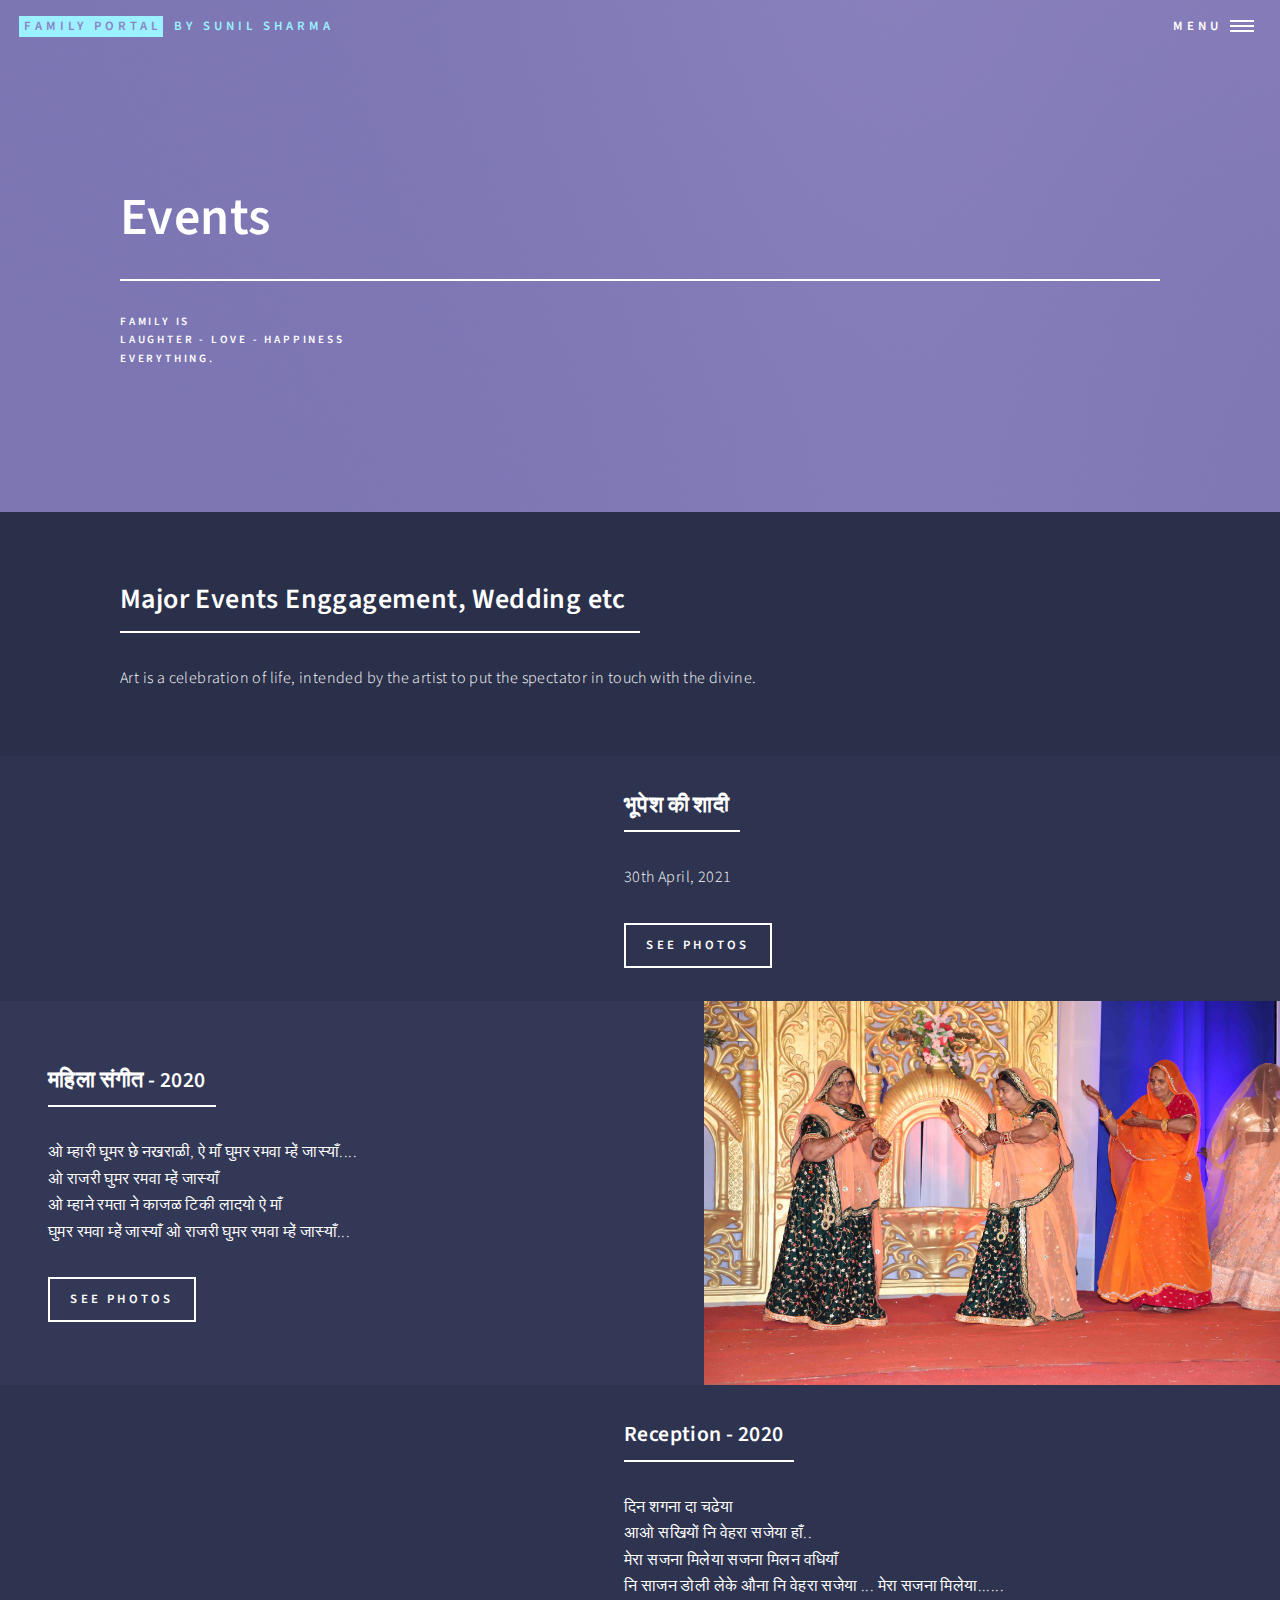
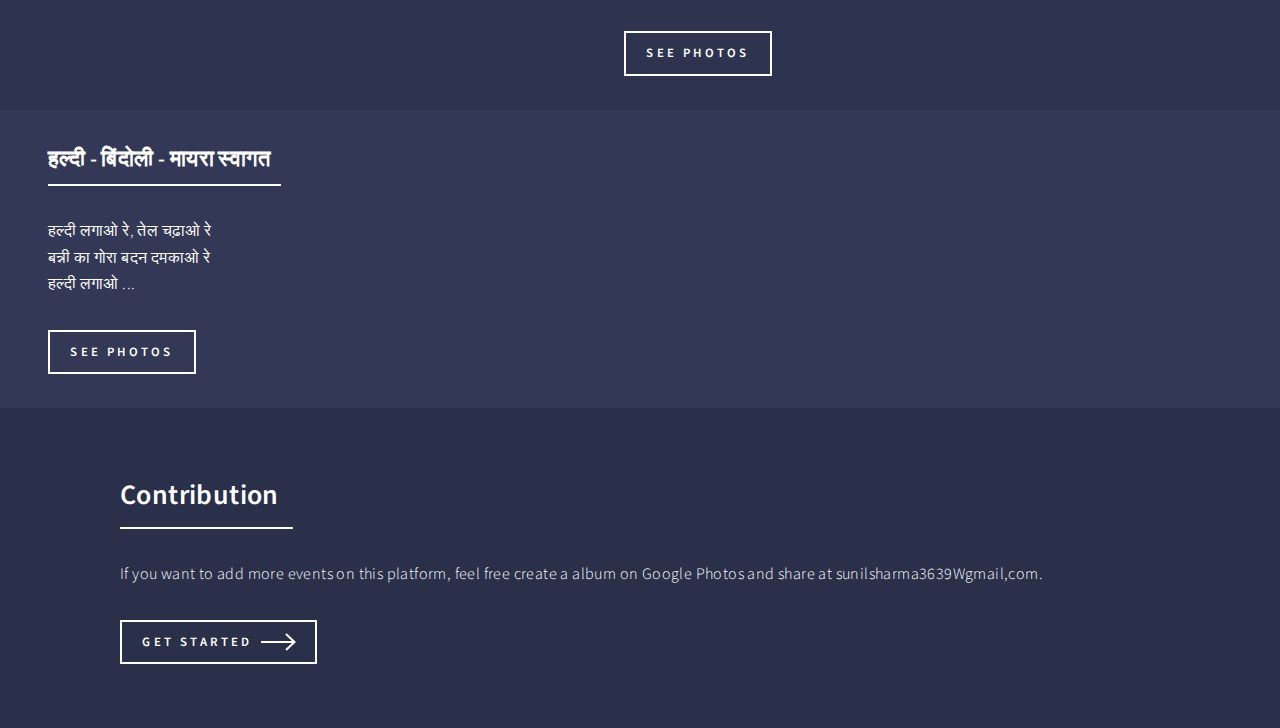
==== commit 4404256c: "new changes" ====
--- a/events.html
+++ b/events.html
@@ -32,16 +32,15 @@
 							<li><a href="index.html">Home</a></li>
 							<li><a href="events.html">Events</a></li>
 							<li><a href="generic.html">VC 2021 - 22 </a></li>
-							<li><a href="elements.html">Celebrations</a></li>
 						</ul>
 						<ul class="actions stacked">
-							<li><a href="#" class="button primary fit">Get Started</a></li>
+							<li><a href="#" class="button primary fit">Celebrations</a></li>
 						</ul>
 					</nav>
 
 				<!-- Banner -->
 				<!-- Note: The "styleN" class below should match that of the header element. -->
-					<section id="banner" class="style2">
+					<section id="banner" class="style2 events">
 						<div class="inner">
 							<span class="image">
 								<img src="images/pic07.jpg" alt="" />
@@ -63,71 +62,95 @@
 							<section id="one">
 								<div class="inner">
 									<header class="major">
-										<h2>Sed amet aliquam</h2>
+										<h2>Major Events Enggagement, Wedding etc</h2>
 									</header>
-									<p>Nullam et orci eu lorem consequat tincidunt vivamus et sagittis magna sed nunc rhoncus condimentum sem. In efficitur ligula tate urna. Maecenas massa vel lacinia pellentesque lorem ipsum dolor. Nullam et orci eu lorem consequat tincidunt. Vivamus et sagittis libero. Nullam et orci eu lorem consequat tincidunt vivamus et sagittis magna sed nunc rhoncus condimentum sem. In efficitur ligula tate urna.</p>
+									<p>Art is a celebration of life, intended by the artist to put the spectator in touch with the divine.</p>
 								</div>
 							</section>
 
 						<!-- Two -->
 							<section id="two" class="spotlights">
 								<section>
-									<a href="generic.html" class="image">
-										<img src="images/pic08.jpg" alt="" data-position="center center" />
+									<a href="https://photos.app.goo.gl/z1qPH9qNxishQbq5A" target="_blank" class="image">
+										<img src="images/05.png" alt="" data-position="center center" />
 									</a>
 									<div class="content">
 										<div class="inner">
 											<header class="major">
 												<h3>भूपेश की शादी </h3>
 											</header>
-											<p>Nullam et orci eu lorem consequat tincidunt vivamus et sagittis magna sed nunc rhoncus condimentum sem. In efficitur ligula tate urna. Maecenas massa sed magna lacinia magna pellentesque lorem ipsum dolor. Nullam et orci eu lorem consequat tincidunt. Vivamus et sagittis tempus.</p>
-											<ul class="actions">
-												<li><a href="generic.html" class="button">Learn more</a></li>
-											</ul>
-										</div>
-									</div>
-								</section>
-								<section>
-									<a href="generic.html" class="image">
-										<img src="images/pic09.jpg" alt="" data-position="top center" />
-									</a>
-									<div class="content">
-										<div class="inner">
-											<header class="major">
-												<h3>Rhoncus magna</h3>
-											</header>
-											<p>Nullam et orci eu lorem consequat tincidunt vivamus et sagittis magna sed nunc rhoncus condimentum sem. In efficitur ligula tate urna. Maecenas massa sed magna lacinia magna pellentesque lorem ipsum dolor. Nullam et orci eu lorem consequat tincidunt. Vivamus et sagittis tempus.</p>
-											<ul class="actions">
-												<li><a href="generic.html" class="button">Learn more</a></li>
-											</ul>
-										</div>
-									</div>
-								</section>
-								<section>
-									<a href="generic.html" class="image">
-										<img src="images/pic10.jpg" alt="" data-position="25% 25%" />
-									</a>
-									<div class="content">
-										<div class="inner">
-											<header class="major">
-												<h3>Sed nunc ligula</h3>
-											</header>
-											<p>Nullam et orci eu lorem consequat tincidunt vivamus et sagittis magna sed nunc rhoncus condimentum sem. In efficitur ligula tate urna. Maecenas massa sed magna lacinia magna pellentesque lorem ipsum dolor. Nullam et orci eu lorem consequat tincidunt. Vivamus et sagittis tempus.</p>
-											<ul class="actions">
-												<li><a href="generic.html" class="button">Learn more</a></li>
-											</ul>
-										</div>
-									</div>
-								</section>
-							</section>
+											<p>30th April, 2021</p>
+											<ul class="actions">
+												<li><a href="https://photos.app.goo.gl/z1qPH9qNxishQbq5A" target="_blank" class="button">See Photos</a></li>
+											</ul>
+										</div>
+									</div>
+								</section>
+								<section>
+									<a href="https://photos.app.goo.gl/2ABP2MEK48Xfu3dU8" target="_blank" class="image">
+										<img src="images/07.jpg" alt="" data-position="top center" />
+									</a>
+									<div class="content">
+										<div class="inner">
+											<header class="major">
+												<h3>महिला संगीत - 2020 </h3>
+											</header>
+											<p>ओ म्हारी घूमर छे नखराळी, ऐ माँ
+घुमर रमवा म्हें जास्याँ....<br/>
+ओ राजरी घुमर रमवा म्हें जास्याँ<br/>
+ओ म्हाने रमता ने काजळ टिकी लादयो ऐ माँ<br/>
+घुमर रमवा म्हें जास्याँ
+ओ राजरी घुमर रमवा म्हें जास्याँ...</p>
+											<ul class="actions">
+												<li><a href="https://photos.app.goo.gl/2ABP2MEK48Xfu3dU8" target="_blank" class="button">See Photos</a></li>
+											</ul>
+										</div>
+									</div>
+								</section>
+								<section>
+									<a href="https://photos.app.goo.gl/16Pq3ZmkJMGsa5z97" target="_blank" class="image">
+										<img src="images/09.jpg" alt="" data-position="25% 25%" />
+									</a>
+									<div class="content">
+										<div class="inner">
+											<header class="major">
+												<h3>Reception - 2020</h3>
+											</header>
+											<p>दिन शगना दा चढेया <br/>आओ सखियों नि वेहरा सजेया हाँ.. <br/> मेरा सजना मिलेया सजना मिलन वधियाँ <br/>नि साजन डोली लेके औना नि वेहरा सजेया ... मेरा सजना मिलेया......</p>
+											<ul class="actions">
+												<li><a href="https://photos.app.goo.gl/16Pq3ZmkJMGsa5z97" target="_blank" class="button">See Photos</a></li>
+											</ul>
+										</div>
+									</div>
+								</section>
+								<section>
+									<a href="https://photos.app.goo.gl/XvEFSvupXkESL1KT8" target="_blank" class="image">
+										<img src="images/10.jpg" alt="" data-position="25% 25%" />
+									</a>
+									<div class="content">
+										<div class="inner">
+											<header class="major">
+												<h3>हल्दी - बिंदोली - मायरा स्वागत  </h3>
+											</header>
+											<p>हल्दी लगाओ रे, तेल चढ़ाओ रे <br/>
+बन्नी का गोरा बदन दमकाओ रे<br/>
+हल्दी लगाओ ...</p>
+											<ul class="actions">
+												<li><a href="https://photos.app.goo.gl/XvEFSvupXkESL1KT8" target="_blank" class="button">See Photos</a></li>
+											</ul>
+										</div>
+									</div>
+								</section>
+							</section>
+
 
 						<!-- Three -->
 							<section id="three">
 								<div class="inner">
 									<header class="major">
-										<h2>Massa libero</h2>
+										<h2>Contribution</h2>
 									</header>
-									<p>Nullam et orci eu lorem consequat tincidunt vivamus et sagittis libero. Mauris aliquet magna magna sed nunc rhoncus pharetra. Pellentesque condimentum sem. In efficitur ligula tate urna. Maecenas laoreet massa vel lacinia pellentesque lorem ipsum dolor. Nullam et orci eu lorem consequat tincidunt. Vivamus et sagittis libero. Mauris aliquet magna magna sed nunc rhoncus amet pharetra et feugiat tempus.</p>
+									<p>If you want to add more events on this platform, feel free create a album on Google Photos and share at sunilsharma3639Wgmail,com.</p>
 									<ul class="actions">
 										<li><a href="generic.html" class="button next">Get Started</a></li>
 									</ul>
@@ -135,9 +158,8 @@
 							</section>
 
 					</div>
-
-				<!-- Contact -->
-					<section id="contact">
+				<!-- 
+									<section id="contact">
 						<div class="inner">
 							<section>
 								<form method="post" action="#">
@@ -189,7 +211,8 @@
 						</div>
 					</section>
 
-				<!-- Footer -->
+				//Footer 
+								
 					<footer id="footer">
 						<div class="inner">
 							<ul class="icons">
@@ -204,6 +227,7 @@
 							</ul>
 						</div>
 					</footer>
+					 -->
 
 			</div>
 
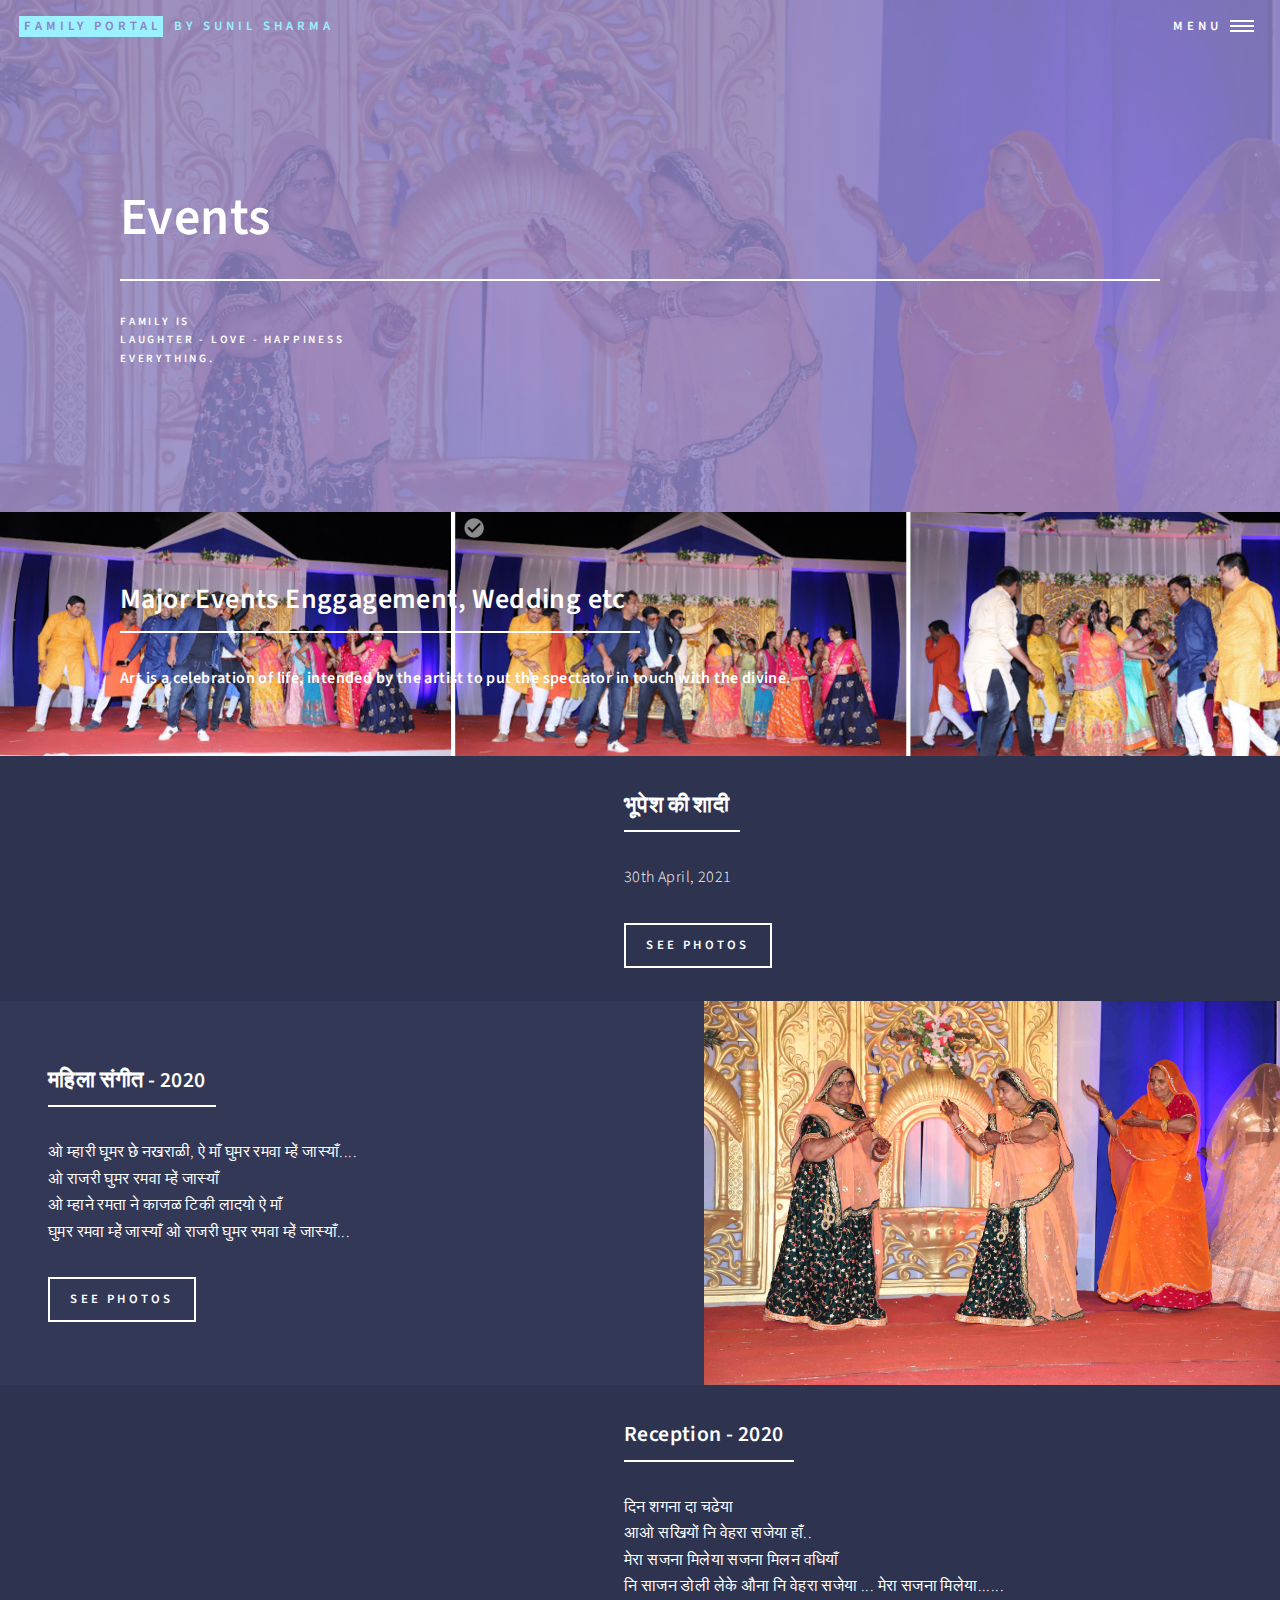
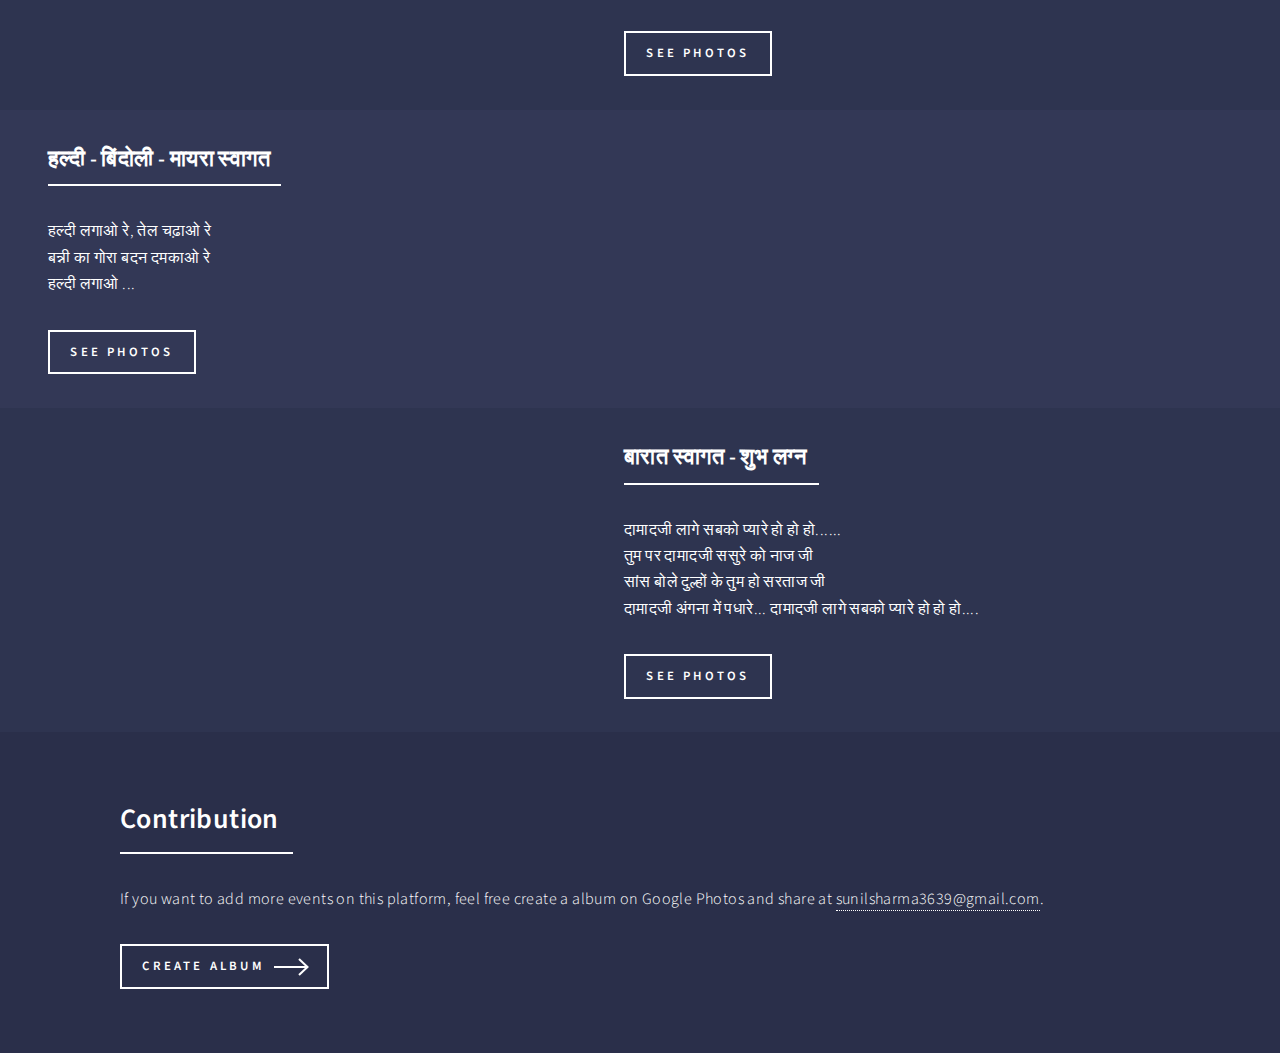
==== commit 64a60fd7: "new changes" ====
--- a/events.html
+++ b/events.html
@@ -6,7 +6,7 @@
 -->
 <html>
 	<head>
-		<title>Family Events</title>
+		<title>राधा - केशव </title>
 		<meta charset="utf-8" />
 		<meta name="viewport" content="width=device-width, initial-scale=1, user-scalable=no" />
 		<link rel="stylesheet" href="assets/css/main.css" />
@@ -31,10 +31,10 @@
 						<ul class="links">
 							<li><a href="index.html">Home</a></li>
 							<li><a href="events.html">Events</a></li>
-							<li><a href="generic.html">VC 2021 - 22 </a></li>
+							<li><a href="events.html">VC 2021 - 22 </a></li>
 						</ul>
 						<ul class="actions stacked">
-							<li><a href="#" class="button primary fit">Celebrations</a></li>
+							<li><a href="events.html" class="button primary fit">Celebrations</a></li>
 						</ul>
 					</nav>
 
@@ -43,7 +43,7 @@
 					<section id="banner" class="style2 events">
 						<div class="inner">
 							<span class="image">
-								<img src="images/pic07.jpg" alt="" />
+								<img src="images/07.jpg" alt="" />
 							</span>
 							<header class="major">
 								<h1>Events</h1>
@@ -64,7 +64,7 @@
 									<header class="major">
 										<h2>Major Events Enggagement, Wedding etc</h2>
 									</header>
-									<p>Art is a celebration of life, intended by the artist to put the spectator in touch with the divine.</p>
+									<p><b>Art is a celebration of life, intended by the artist to put the spectator in touch with the divine.</b></p>
 								</div>
 							</section>
 
@@ -141,6 +141,26 @@
 										</div>
 									</div>
 								</section>
+								<section>
+									<a href="https://photos.app.goo.gl/SoGJdCTrNkoKXHd1A" target="_blank" class="image">
+										<img src="images/11.jpg" alt="" data-position="25% 25%" />
+									</a>
+									<div class="content">
+										<div class="inner">
+											<header class="major">
+												<h3>बारात स्वागत - शुभ लग्न   </h3>
+											</header>
+											<p>दामादजी लागे सबको प्यारे हो हो हो......<br/>
+तुम पर दामादजी ससुरे को नाज जी <br/>
+सांस बोले दुल्हों के तुम हो सरताज जी <br/>
+दामादजी अंगना में पधारे... 
+दामादजी लागे सबको प्यारे हो हो हो....</p>
+											<ul class="actions">
+												<li><a href="https://photos.app.goo.gl/SoGJdCTrNkoKXHd1A" target="_blank" class="button">See Photos</a></li>
+											</ul>
+										</div>
+									</div>
+								</section>
 							</section>
 
 
@@ -150,9 +170,9 @@
 									<header class="major">
 										<h2>Contribution</h2>
 									</header>
-									<p>If you want to add more events on this platform, feel free create a album on Google Photos and share at sunilsharma3639Wgmail,com.</p>
+									<p>If you want to add more events on this platform, feel free create a album on Google Photos and share at <a href="mailto: sunilsharma3639@gmail.com">sunilsharma3639@gmail.com</a>.</p>
 									<ul class="actions">
-										<li><a href="generic.html" class="button next">Get Started</a></li>
+										<li><a href="https://photos.google.com" target="_blank" class="button next">Create Album</a></li>
 									</ul>
 								</div>
 							</section>
--- a/assets/css/main.css
+++ b/assets/css/main.css
@@ -3426,6 +3426,21 @@
 			font-size: 3.25em;
 		}
 
+		#one {
+			background-image: url("../../images/12.png");
+			display: -moz-flex;
+			display: -webkit-flex;
+			display: -ms-flex;
+			display: flex;
+			background-repeat: no-repeat;
+			background-size: cover;
+		}
+		
+		#one .inner {
+			padding: 1em 0 5em 0px;
+			margin: 0 auto 0 70px;
+		}
+
 		#banner > .inner {
 			-moz-transition: opacity 1.5s ease, -moz-transform 0.5s ease-out, -moz-filter 0.5s ease, -webkit-filter 0.5s ease;
 			-webkit-transition: opacity 1.5s ease, -webkit-transform 0.5s ease-out, -webkit-filter 0.5s ease, -webkit-filter 0.5s ease;
